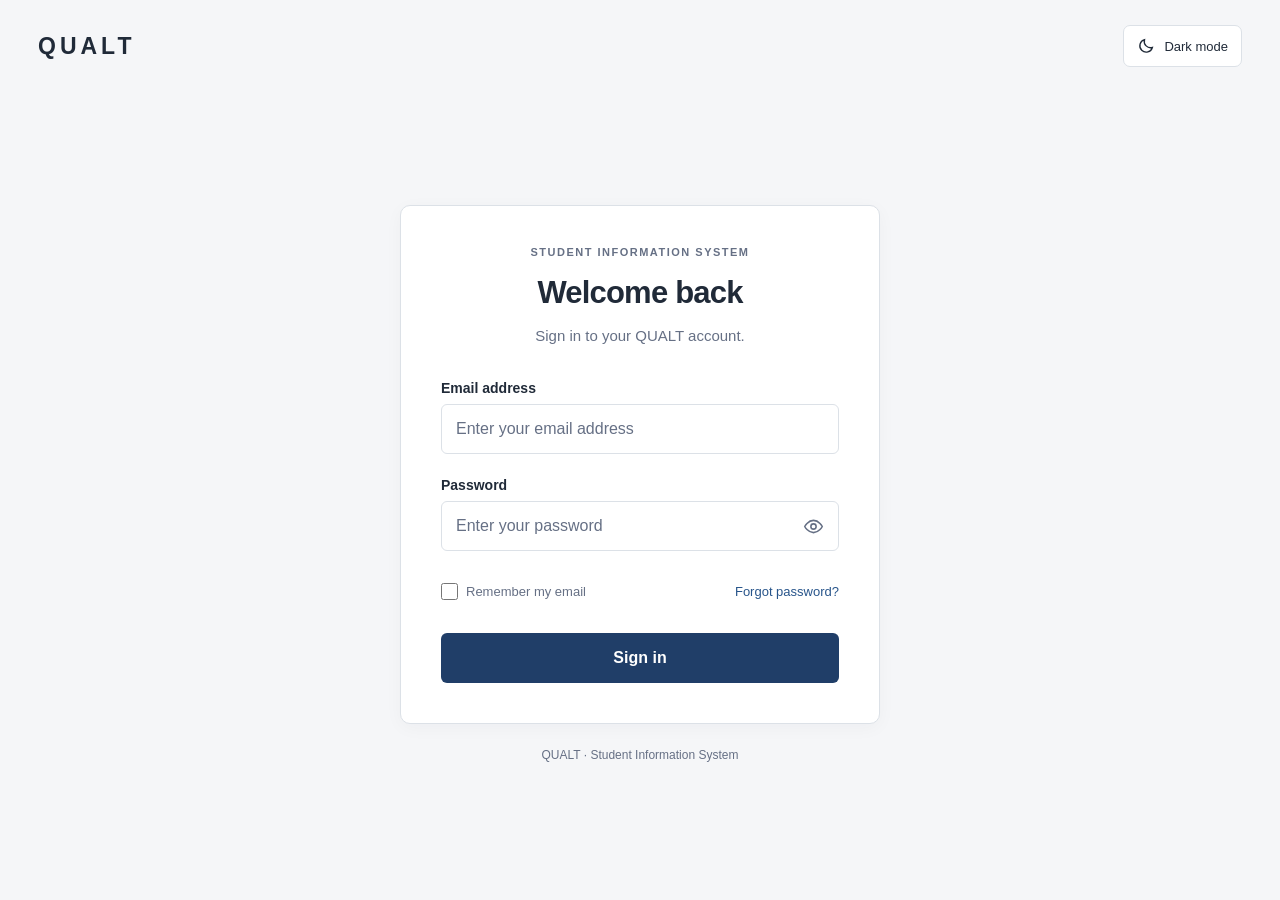
==== frontend/index.html @ 8c949e79 "Organize frontend files" ====
<!DOCTYPE html>
<html lang="en">
<head>
  <meta charset="UTF-8">
  <meta name="viewport" content="width=device-width, initial-scale=1.0">
  <title>QUALT | Student Sign In</title>

  <style>
    * {
      box-sizing: border-box;
    }

    :root {
      font-family: "Segoe UI", Arial, sans-serif;
      color-scheme: light;
      --background: #f5f6f8;
      --surface: #ffffff;
      --text: #202a38;
      --muted: #667085;
      --border: #dce1e7;
      --input: #ffffff;
      --primary: #203e68;
      --primary-hover: #172f51;
      --link: #28558b;
      --focus: #7296c6;
      --error-background: #fff0ee;
      --error-text: #a33232;
      --info-background: #eef3fa;
      --info-text: #294e7a;
    }

    body {
      margin: 0;
      min-height: 100vh;
      background: var(--background);
      color: var(--text);
      transition: background-color 0.2s, color 0.2s;
    }

    body.dark-mode {
      color-scheme: dark;
      --background: #171a20;
      --surface: #20242c;
      --text: #edf0f5;
      --muted: #a6afbd;
      --border: #3b424e;
      --input: #262b34;
      --primary: #416caa;
      --primary-hover: #4d7bbb;
      --link: #aac9f1;
      --focus: #86a9dd;
      --error-background: #3b2529;
      --error-text: #ffc1c1;
      --info-background: #27364b;
      --info-text: #c4d8f5;
    }

    button,
    input {
      font: inherit;
    }

    button {
      cursor: pointer;
      -webkit-tap-highlight-color: transparent;
    }

    button:focus-visible {
      outline: 3px solid var(--focus);
      outline-offset: 4px;
    }

    .header {
      display: flex;
      align-items: center;
      justify-content: space-between;
      gap: 16px;
      padding: 25px 38px;
    }

    .brand {
      font-size: 23px;
      font-weight: 700;
      letter-spacing: 4px;
    }

    .theme-toggle {
      display: inline-flex;
      align-items: center;
      justify-content: center;
      gap: 9px;
      min-height: 42px;
      padding: 9px 13px;
      border: 1px solid var(--border);
      border-radius: 7px;
      background: var(--surface);
      color: var(--text);
      font-size: 13px;
    }

    .theme-toggle:hover {
      border-color: var(--muted);
    }

    .theme-toggle svg {
      width: 18px;
      height: 18px;
    }

    main {
      display: flex;
      flex-direction: column;
      align-items: center;
      justify-content: center;
      min-height: calc(100vh - 92px);
      padding: 35px 20px 60px;
    }

    .card {
      width: 100%;
      max-width: 480px;
      padding: 40px;
      border: 1px solid var(--border);
      border-radius: 10px;
      background: var(--surface);
      box-shadow: 0 4px 18px rgba(20, 30, 45, 0.035);
    }

    .section-label {
      margin: 0 0 16px;
      color: var(--muted);
      font-size: 11px;
      font-weight: 600;
      letter-spacing: 1.5px;
      text-align: center;
      text-transform: uppercase;
    }

    h1 {
      margin: 0;
      font-size: 31px;
      font-weight: 650;
      letter-spacing: -0.8px;
      line-height: 1.25;
      text-align: center;
    }

    .subtitle {
      margin: 12px 0 32px;
      color: var(--muted);
      font-size: 15px;
      line-height: 1.6;
      text-align: center;
    }

    .field {
      margin-bottom: 23px;
    }

    .field label {
      display: block;
      margin-bottom: 8px;
      font-size: 14px;
      font-weight: 600;
    }

    .field input {
      width: 100%;
      height: 50px;
      padding: 0 14px;
      border: 1px solid var(--border);
      border-radius: 6px;
      outline: none;
      background: var(--input);
      color: var(--text);
      font-size: 16px;
    }

    .field input::placeholder {
      color: var(--muted);
    }

    .field input:focus {
      border-color: var(--focus);
      box-shadow: 0 0 0 3px rgba(110, 145, 195, 0.15);
    }

    .field input[aria-invalid="true"] {
      border-color: var(--error-text);
    }

    .password-wrapper {
      position: relative;
    }

    .password-wrapper input {
      padding-right: 54px;
    }

    .password-toggle {
      position: absolute;
      top: 50%;
      right: 5px;
      display: grid;
      place-items: center;
      width: 42px;
      height: 42px;
      transform: translateY(-50%);
      border: none;
      border-radius: 5px;
      background: transparent;
      color: var(--muted);
    }

    .password-toggle svg {
      width: 21px;
      height: 21px;
    }

    .options {
      display: flex;
      flex-wrap: wrap;
      align-items: center;
      justify-content: space-between;
      gap: 12px;
      margin-bottom: 25px;
      font-size: 13px;
    }

    .remember {
      display: flex;
      align-items: center;
      gap: 8px;
      min-height: 34px;
      color: var(--muted);
      cursor: pointer;
    }

    .remember input {
      width: 17px;
      height: 17px;
      margin: 0;
      accent-color: var(--primary);
    }

    .text-button {
      min-height: 34px;
      padding: 4px 0;
      border: none;
      background: transparent;
      color: var(--link);
      font-size: inherit;
    }

    .text-button:hover {
      text-decoration: underline;
    }

    .primary-button {
      width: 100%;
      min-height: 50px;
      padding: 12px 16px;
      border: none;
      border-radius: 6px;
      background: var(--primary);
      color: #ffffff;
      font-size: 16px;
      font-weight: 600;
    }

    .primary-button:hover {
      background: var(--primary-hover);
    }

    .primary-button:disabled {
      opacity: 0.65;
      cursor: wait;
    }

    .message {
      margin: 20px 0 0;
      padding: 12px 14px;
      border-radius: 6px;
      background: var(--error-background);
      color: var(--error-text);
      font-size: 14px;
      line-height: 1.6;
      white-space: pre-line;
      overflow-wrap: anywhere;
    }

    .message:empty {
      display: none;
    }

    .message.info {
      background: var(--info-background);
      color: var(--info-text);
    }

    .success-text {
      margin: 18px 0 25px;
      color: var(--muted);
      line-height: 1.7;
      text-align: center;
      overflow-wrap: anywhere;
    }

    .footer {
      margin: 24px 0 0;
      color: var(--muted);
      font-size: 12px;
      text-align: center;
    }

    [hidden] {
      display: none !important;
    }

    @media (max-width: 600px) {
      .header {
        padding: 20px;
      }

      .brand {
        font-size: 20px;
        letter-spacing: 3px;
      }

      .theme-toggle {
        padding: 8px 10px;
        font-size: 12px;
      }

      main {
        min-height: calc(100vh - 82px);
        padding: 25px 18px 40px;
      }

      .card {
        padding: 32px 24px;
      }

      h1 {
        font-size: 28px;
      }
    }

    @media (prefers-reduced-motion: reduce) {
      * {
        transition: none !important;
      }
    }
  </style>
</head>

<body>
  <header class="header">
    <div class="brand">QUALT</div>

    <button
      type="button"
      class="theme-toggle"
      id="theme-toggle"
      aria-label="Switch to dark mode"
      aria-pressed="false"
    >
      <svg
        viewBox="0 0 24 24"
        fill="none"
        stroke="currentColor"
        stroke-width="1.8"
        aria-hidden="true"
      >
        <path d="M20.5 14A8.5 8.5 0 0 1 10 3.5 8.5 8.5 0 1 0 20.5 14Z"/>
      </svg>
      <span id="theme-label">Dark mode</span>
    </button>
  </header>

  <main>
    <section class="card" aria-label="Account access">
      <p class="section-label">Student Information System</p>

      <div id="login-panel">
        <h1>Welcome back</h1>
        <p class="subtitle">Sign in to your QUALT account.</p>

        <form id="login-form" novalidate>
          <div class="field">
            <label for="email">Email address</label>
            <input
              type="email"
              id="email"
              name="email"
              placeholder="Enter your email address"
              autocomplete="username"
              autocapitalize="none"
              spellcheck="false"
              maxlength="254"
              required
            >
          </div>

          <div class="field">
            <label for="password">Password</label>

            <div class="password-wrapper">
              <input
                type="password"
                id="password"
                name="password"
                placeholder="Enter your password"
                autocomplete="current-password"
                required
              >

              <button
                type="button"
                class="password-toggle"
                id="toggle-password"
                aria-label="Show password"
                aria-controls="password"
                aria-pressed="false"
              >
                <svg
                  viewBox="0 0 24 24"
                  fill="none"
                  stroke="currentColor"
                  stroke-width="1.8"
                  aria-hidden="true"
                >
                  <path d="M2 12s3.5-7 10-7 10 7 10 7-3.5 7-10 7S2 12 2 12Z"/>
                  <circle cx="12" cy="12" r="3"/>
                </svg>
              </button>
            </div>
          </div>

          <div class="options">
            <label class="remember">
              <input type="checkbox" id="remember">
              Remember my email
            </label>

            <button
              type="button"
              class="text-button"
              id="forgot-password"
            >
              Forgot password?
            </button>
          </div>

          <button
            type="submit"
            class="primary-button"
            id="login-button"
          >
            Sign in
          </button>
        </form>
      </div>

      <div id="change-panel" hidden>
        <h1>Change your password</h1>
        <p class="subtitle">
          Please replace your temporary password to continue.
        </p>

        <form id="change-form" novalidate>
          <div class="field">
            <label for="new-password">New password</label>
            <input
              type="password"
              id="new-password"
              name="new_password"
              autocomplete="new-password"
              placeholder="Enter a new password"
              required
            >
          </div>

          <div class="field">
            <label for="confirm-password">Confirm new password</label>
            <input
              type="password"
              id="confirm-password"
              autocomplete="new-password"
              placeholder="Enter your new password again"
              required
            >
          </div>

          <button
            type="submit"
            class="primary-button"
            id="change-button"
          >
            Update password
          </button>
        </form>
      </div>

      <div id="success-panel" hidden>
        <h1>You're signed in</h1>
        <p class="success-text" id="welcome-text"></p>

        <button
          type="button"
          class="primary-button"
          id="logout-button"
        >
          Sign out
        </button>
      </div>

      <p
        id="message"
        class="message"
        role="status"
        aria-live="polite"
      ></p>

      <noscript>
        <p class="message">
          Please enable JavaScript in your browser to sign in.
        </p>
      </noscript>
    </section>

    <p class="footer">QUALT · Student Information System</p>
  </main>

  <script>
    const BACKEND_ORIGIN = "http://localhost:8000";
    const API_BASE = BACKEND_ORIGIN.replace(/\/+$/, "");

    const ENDPOINTS = {
      login: "/api/auth/login/",
      changePassword: "/api/auth/change-password/"
    };

    const UNAVAILABLE =
      "This action is currently unavailable. Please try again later.";

    let session = null;
    let temporaryPassword = "";

    const get = (id) => document.getElementById(id);

    function applyTheme(isDark) {
      document.body.classList.toggle("dark-mode", isDark);
      get("theme-label").textContent = isDark ? "Light mode" : "Dark mode";
      get("theme-toggle").setAttribute("aria-pressed", String(isDark));
      get("theme-toggle").setAttribute(
        "aria-label",
        isDark ? "Switch to light mode" : "Switch to dark mode"
      );
    }

    let savedTheme = null;

    try {
      savedTheme = localStorage.getItem("qualt-theme");
    } catch {}

    const systemPrefersDark =
      typeof window.matchMedia === "function" &&
      window.matchMedia("(prefers-color-scheme: dark)").matches;

    applyTheme(
      savedTheme === "dark" ||
      (savedTheme !== "light" && systemPrefersDark)
    );

    get("theme-toggle").addEventListener("click", () => {
      const isDark = !document.body.classList.contains("dark-mode");
      applyTheme(isDark);

      try {
        localStorage.setItem("qualt-theme", isDark ? "dark" : "light");
      } catch {}
    });

    function showMessage(text, isInfo = false) {
      get("message").textContent = text;
      get("message").classList.toggle("info", isInfo);
    }

    function showPanel(panelId) {
      ["login-panel", "change-panel", "success-panel"].forEach((id) => {
        get(id).hidden = id !== panelId;
      });

      showMessage("");
    }

    function invalidate(input, message) {
      input.setAttribute("aria-invalid", "true");
      showMessage(message);
      input.focus();
    }

    document.querySelectorAll("input").forEach((input) => {
      input.addEventListener("input", () => {
        input.removeAttribute("aria-invalid");
      });
    });

    try {
      const savedEmail = localStorage.getItem("qualt-email");

      if (savedEmail) {
        get("email").value = savedEmail;
        get("remember").checked = true;
      }
    } catch {}

    get("remember").addEventListener("change", () => {
      if (!get("remember").checked) {
        try {
          localStorage.removeItem("qualt-email");
        } catch {}
      }
    });

    function saveEmailPreference(email) {
      try {
        if (get("remember").checked) {
          localStorage.setItem("qualt-email", email);
        } else {
          localStorage.removeItem("qualt-email");
        }
      } catch {}
    }

    function resetPasswordVisibility() {
      get("password").type = "password";
      get("toggle-password").setAttribute("aria-label", "Show password");
      get("toggle-password").setAttribute("aria-pressed", "false");
    }

    get("toggle-password").addEventListener("click", () => {
      const show = get("password").type === "password";

      get("password").type = show ? "text" : "password";
      get("toggle-password").setAttribute(
        "aria-label",
        show ? "Hide password" : "Show password"
      );
      get("toggle-password").setAttribute("aria-pressed", String(show));
    });

    get("forgot-password").addEventListener("click", () => {
      showMessage(UNAVAILABLE, true);
    });

    function collectMessages(value) {
      if (typeof value === "string") {
        return [value];
      }

      if (Array.isArray(value)) {
        return value.flatMap(collectMessages);
      }

      if (value && typeof value === "object") {
        return Object.entries(value)
          .filter(([key]) => key !== "code")
          .flatMap(([, item]) => collectMessages(item));
      }

      return [];
    }

    async function apiPost(path, body, accessToken = null) {
      const controller = new AbortController();
      const timer = setTimeout(() => controller.abort(), 15000);

      try {
        const headers = {
          "Content-Type": "application/json",
          "Accept": "application/json"
        };

        if (accessToken) {
          headers.Authorization = `Bearer ${accessToken}`;
        }

        const response = await fetch(`${API_BASE}${path}`, {
          method: "POST",
          headers,
          body: JSON.stringify(body),
          signal: controller.signal
        });

        const data = await response.json().catch(() => null);

        if (!response.ok) {
          let message = UNAVAILABLE;

          if (response.status === 401) {
            message = path === ENDPOINTS.login
              ? "The email or password is incorrect."
              : "Your session has expired. Please sign in again.";
          } else if (response.status === 429) {
            message = "Too many attempts. Please wait and try again.";
          } else if (
            response.status === 400 &&
            path === ENDPOINTS.changePassword
          ) {
            message = collectMessages(data).join("\n") ||
              "Your password could not be updated. Please try again.";
          } else if (
            response.status === 400 &&
            path === ENDPOINTS.login
          ) {
            message = "Please enter a valid email address and password.";
          }

          const error = new Error(message);
          error.status = response.status;
          throw error;
        }

        if (!data || typeof data !== "object") {
          throw new Error(UNAVAILABLE);
        }

        return data;
      } catch (error) {
        if (
          error.name === "AbortError" ||
          error instanceof TypeError
        ) {
          throw new Error(UNAVAILABLE);
        }

        throw error;
      } finally {
        clearTimeout(timer);
      }
    }

    async function login(email, password) {
      const data = await apiPost(ENDPOINTS.login, {
        email,
        password
      });

      if (
        typeof data.access !== "string" ||
        typeof data.refresh !== "string" ||
        !data.user ||
        typeof data.user.email !== "string" ||
        typeof data.user.must_change_password !== "boolean"
      ) {
        throw new Error(UNAVAILABLE);
      }

      return data;
    }

    function finishLogin() {
      temporaryPassword = "";
      showPanel("success-panel");

      const name = session.user.first_name || session.user.email;
      get("welcome-text").textContent = `Welcome, ${name}.`;

      window.dispatchEvent(
        new CustomEvent("qualt:login", { detail: session })
      );

      get("logout-button").focus();
    }

    get("login-form").addEventListener("submit", async (event) => {
      event.preventDefault();

      const button = get("login-button");

      if (button.disabled) {
        return;
      }

      showMessage("");

      const emailInput = get("email");
      const passwordInput = get("password");

      emailInput.value = emailInput.value.trim();

      if (!emailInput.value) {
        invalidate(emailInput, "Please enter your email address.");
        return;
      }

      if (!emailInput.validity.valid) {
        invalidate(emailInput, "Please enter a valid email address.");
        return;
      }

      if (!passwordInput.value) {
        invalidate(passwordInput, "Please enter your password.");
        return;
      }

      const email = emailInput.value;
      const password = passwordInput.value;

      button.disabled = true;
      button.textContent = "Signing in…";

      try {
        session = await login(email, password);
        saveEmailPreference(email);

        passwordInput.value = "";
        resetPasswordVisibility();

        if (session.user.must_change_password) {
          temporaryPassword = password;
          showPanel("change-panel");
          get("new-password").focus();
        } else {
          finishLogin();
        }
      } catch (error) {
        session = null;
        temporaryPassword = "";
        showMessage(error.message);
      } finally {
        button.disabled = false;
        button.textContent = "Sign in";
      }
    });

    get("change-form").addEventListener("submit", async (event) => {
      event.preventDefault();

      const button = get("change-button");

      if (button.disabled) {
        return;
      }

      showMessage("");

      if (!session) {
        showPanel("login-panel");
        showMessage("Please sign in again.");
        return;
      }

      const newPasswordInput = get("new-password");
      const confirmationInput = get("confirm-password");
      const newPassword = newPasswordInput.value;

      if (!newPassword) {
        invalidate(newPasswordInput, "Please enter a new password.");
        return;
      }

      if (newPassword !== confirmationInput.value) {
        invalidate(confirmationInput, "The passwords do not match.");
        return;
      }

      button.disabled = true;
      button.textContent = "Updating password…";

      try {
        await apiPost(
          ENDPOINTS.changePassword,
          {
            old_password: temporaryPassword,
            new_password: newPassword
          },
          session.access
        );
      } catch (error) {
        if (error.status === 401) {
          session = null;
          temporaryPassword = "";
          get("change-form").reset();
          showPanel("login-panel");
          get("email").focus();
        }

        showMessage(error.message);
        button.disabled = false;
        button.textContent = "Update password";
        return;
      }

      const email = session.user.email;
      temporaryPassword = "";

      try {
        session = await login(email, newPassword);
        get("change-form").reset();

        if (session.user.must_change_password) {
          session = null;
          showPanel("login-panel");
          showMessage(
            "Your password was updated. Please sign in again.",
            true
          );
        } else {
          finishLogin();
        }
      } catch {
        session = null;
        get("change-form").reset();
        showPanel("login-panel");
        get("email").value = email;

        showMessage(
          "Your password was updated. Please sign in with your new password.",
          true
        );

        get("password").focus();
      } finally {
        button.disabled = false;
        button.textContent = "Update password";
      }
    });

    get("logout-button").addEventListener("click", () => {
      session = null;
      temporaryPassword = "";

      get("password").value = "";
      get("change-form").reset();

      resetPasswordVisibility();
      showPanel("login-panel");

      window.dispatchEvent(new CustomEvent("qualt:logout"));
      get("email").focus();
    });
  </script>
</body>
</html>
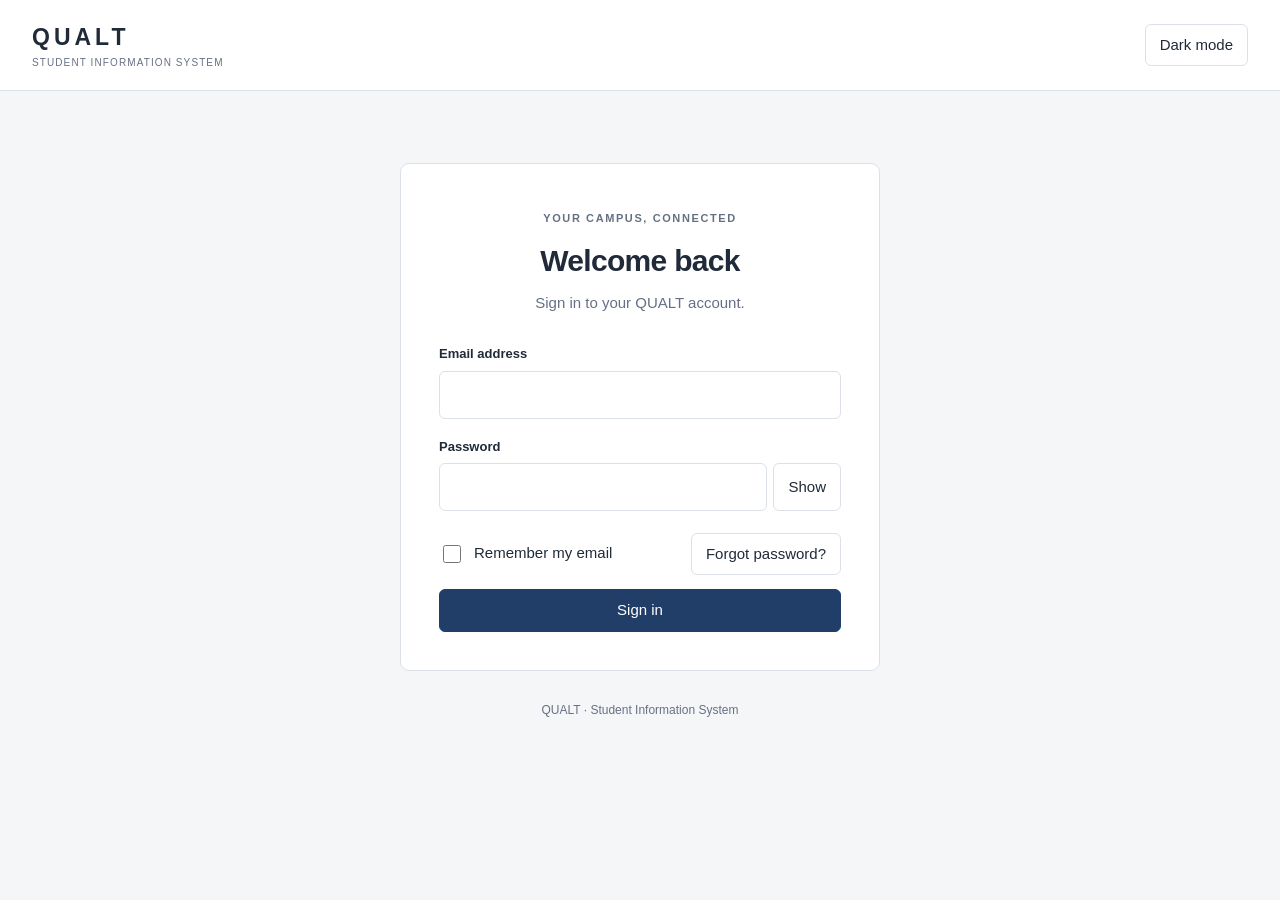
==== commit 8cdd9229: "Update frontend" ====
--- a/frontend/index.html
+++ b/frontend/index.html
@@ -1,948 +1,3812 @@
-<!DOCTYPE html>
-<html lang="en">
-<head>
-  <meta charset="UTF-8">
-  <meta name="viewport" content="width=device-width, initial-scale=1.0">
-  <title>QUALT | Student Sign In</title>
-
-  <style>
-    * {
-      box-sizing: border-box;
-    }
-
-    :root {
-      font-family: "Segoe UI", Arial, sans-serif;
-      color-scheme: light;
-      --background: #f5f6f8;
-      --surface: #ffffff;
-      --text: #202a38;
-      --muted: #667085;
-      --border: #dce1e7;
-      --input: #ffffff;
-      --primary: #203e68;
-      --primary-hover: #172f51;
-      --link: #28558b;
-      --focus: #7296c6;
-      --error-background: #fff0ee;
-      --error-text: #a33232;
-      --info-background: #eef3fa;
-      --info-text: #294e7a;
-    }
-
-    body {
-      margin: 0;
-      min-height: 100vh;
-      background: var(--background);
-      color: var(--text);
-      transition: background-color 0.2s, color 0.2s;
-    }
-
-    body.dark-mode {
-      color-scheme: dark;
-      --background: #171a20;
-      --surface: #20242c;
-      --text: #edf0f5;
-      --muted: #a6afbd;
-      --border: #3b424e;
-      --input: #262b34;
-      --primary: #416caa;
-      --primary-hover: #4d7bbb;
-      --link: #aac9f1;
-      --focus: #86a9dd;
-      --error-background: #3b2529;
-      --error-text: #ffc1c1;
-      --info-background: #27364b;
-      --info-text: #c4d8f5;
-    }
-
-    button,
-    input {
-      font: inherit;
-    }
-
-    button {
-      cursor: pointer;
-      -webkit-tap-highlight-color: transparent;
-    }
-
-    button:focus-visible {
-      outline: 3px solid var(--focus);
-      outline-offset: 4px;
-    }
-
-    .header {
-      display: flex;
-      align-items: center;
-      justify-content: space-between;
-      gap: 16px;
-      padding: 25px 38px;
-    }
-
-    .brand {
-      font-size: 23px;
-      font-weight: 700;
-      letter-spacing: 4px;
-    }
-
-    .theme-toggle {
-      display: inline-flex;
-      align-items: center;
-      justify-content: center;
-      gap: 9px;
-      min-height: 42px;
-      padding: 9px 13px;
-      border: 1px solid var(--border);
-      border-radius: 7px;
-      background: var(--surface);
-      color: var(--text);
-      font-size: 13px;
-    }
-
-    .theme-toggle:hover {
-      border-color: var(--muted);
-    }
-
-    .theme-toggle svg {
-      width: 18px;
-      height: 18px;
-    }
-
-    main {
-      display: flex;
-      flex-direction: column;
-      align-items: center;
-      justify-content: center;
-      min-height: calc(100vh - 92px);
-      padding: 35px 20px 60px;
-    }
-
-    .card {
-      width: 100%;
-      max-width: 480px;
-      padding: 40px;
-      border: 1px solid var(--border);
-      border-radius: 10px;
-      background: var(--surface);
-      box-shadow: 0 4px 18px rgba(20, 30, 45, 0.035);
-    }
-
-    .section-label {
-      margin: 0 0 16px;
-      color: var(--muted);
-      font-size: 11px;
-      font-weight: 600;
-      letter-spacing: 1.5px;
-      text-align: center;
-      text-transform: uppercase;
-    }
-
-    h1 {
-      margin: 0;
-      font-size: 31px;
-      font-weight: 650;
-      letter-spacing: -0.8px;
-      line-height: 1.25;
-      text-align: center;
-    }
-
-    .subtitle {
-      margin: 12px 0 32px;
-      color: var(--muted);
-      font-size: 15px;
-      line-height: 1.6;
-      text-align: center;
-    }
-
-    .field {
-      margin-bottom: 23px;
-    }
-
-    .field label {
-      display: block;
-      margin-bottom: 8px;
-      font-size: 14px;
-      font-weight: 600;
-    }
-
-    .field input {
-      width: 100%;
-      height: 50px;
-      padding: 0 14px;
-      border: 1px solid var(--border);
-      border-radius: 6px;
-      outline: none;
-      background: var(--input);
-      color: var(--text);
-      font-size: 16px;
-    }
-
-    .field input::placeholder {
-      color: var(--muted);
-    }
-
-    .field input:focus {
-      border-color: var(--focus);
-      box-shadow: 0 0 0 3px rgba(110, 145, 195, 0.15);
-    }
-
-    .field input[aria-invalid="true"] {
-      border-color: var(--error-text);
-    }
-
-    .password-wrapper {
-      position: relative;
-    }
-
-    .password-wrapper input {
-      padding-right: 54px;
-    }
-
-    .password-toggle {
-      position: absolute;
-      top: 50%;
-      right: 5px;
-      display: grid;
-      place-items: center;
-      width: 42px;
-      height: 42px;
-      transform: translateY(-50%);
-      border: none;
-      border-radius: 5px;
-      background: transparent;
-      color: var(--muted);
-    }
-
-    .password-toggle svg {
-      width: 21px;
-      height: 21px;
-    }
-
-    .options {
-      display: flex;
-      flex-wrap: wrap;
-      align-items: center;
-      justify-content: space-between;
-      gap: 12px;
-      margin-bottom: 25px;
-      font-size: 13px;
-    }
-
-    .remember {
-      display: flex;
-      align-items: center;
-      gap: 8px;
-      min-height: 34px;
-      color: var(--muted);
-      cursor: pointer;
-    }
-
-    .remember input {
-      width: 17px;
-      height: 17px;
-      margin: 0;
-      accent-color: var(--primary);
-    }
-
-    .text-button {
-      min-height: 34px;
-      padding: 4px 0;
-      border: none;
-      background: transparent;
-      color: var(--link);
-      font-size: inherit;
-    }
-
-    .text-button:hover {
-      text-decoration: underline;
-    }
-
-    .primary-button {
-      width: 100%;
-      min-height: 50px;
-      padding: 12px 16px;
-      border: none;
-      border-radius: 6px;
-      background: var(--primary);
-      color: #ffffff;
-      font-size: 16px;
-      font-weight: 600;
-    }
-
-    .primary-button:hover {
-      background: var(--primary-hover);
-    }
-
-    .primary-button:disabled {
-      opacity: 0.65;
-      cursor: wait;
-    }
-
-    .message {
-      margin: 20px 0 0;
-      padding: 12px 14px;
-      border-radius: 6px;
-      background: var(--error-background);
-      color: var(--error-text);
-      font-size: 14px;
-      line-height: 1.6;
-      white-space: pre-line;
-      overflow-wrap: anywhere;
-    }
-
-    .message:empty {
-      display: none;
-    }
-
-    .message.info {
-      background: var(--info-background);
-      color: var(--info-text);
-    }
-
-    .success-text {
-      margin: 18px 0 25px;
-      color: var(--muted);
-      line-height: 1.7;
-      text-align: center;
-      overflow-wrap: anywhere;
-    }
-
-    .footer {
-      margin: 24px 0 0;
-      color: var(--muted);
-      font-size: 12px;
-      text-align: center;
-    }
-
-    [hidden] {
-      display: none !important;
-    }
-
-    @media (max-width: 600px) {
-      .header {
-        padding: 20px;
-      }
-
-      .brand {
-        font-size: 20px;
-        letter-spacing: 3px;
-      }
-
-      .theme-toggle {
-        padding: 8px 10px;
-        font-size: 12px;
-      }
-
-      main {
-        min-height: calc(100vh - 82px);
-        padding: 25px 18px 40px;
-      }
-
-      .card {
-        padding: 32px 24px;
-      }
-
-      h1 {
-        font-size: 28px;
-      }
-    }
-
-    @media (prefers-reduced-motion: reduce) {
-      * {
-        transition: none !important;
-      }
-    }
-  </style>
-</head>
-
-<body>
-  <header class="header">
-    <div class="brand">QUALT</div>
-
-    <button
-      type="button"
-      class="theme-toggle"
-      id="theme-toggle"
-      aria-label="Switch to dark mode"
-      aria-pressed="false"
-    >
-      <svg
-        viewBox="0 0 24 24"
-        fill="none"
-        stroke="currentColor"
-        stroke-width="1.8"
-        aria-hidden="true"
-      >
-        <path d="M20.5 14A8.5 8.5 0 0 1 10 3.5 8.5 8.5 0 1 0 20.5 14Z"/>
-      </svg>
-      <span id="theme-label">Dark mode</span>
-    </button>
-  </header>
-
-  <main>
-    <section class="card" aria-label="Account access">
-      <p class="section-label">Student Information System</p>
-
-      <div id="login-panel">
-        <h1>Welcome back</h1>
-        <p class="subtitle">Sign in to your QUALT account.</p>
-
-        <form id="login-form" novalidate>
-          <div class="field">
-            <label for="email">Email address</label>
-            <input
-              type="email"
-              id="email"
-              name="email"
-              placeholder="Enter your email address"
-              autocomplete="username"
-              autocapitalize="none"
-              spellcheck="false"
-              maxlength="254"
-              required
-            >
-          </div>
-
-          <div class="field">
-            <label for="password">Password</label>
-
-            <div class="password-wrapper">
-              <input
-                type="password"
-                id="password"
-                name="password"
-                placeholder="Enter your password"
-                autocomplete="current-password"
-                required
-              >
-
-              <button
-                type="button"
-                class="password-toggle"
-                id="toggle-password"
-                aria-label="Show password"
-                aria-controls="password"
-                aria-pressed="false"
-              >
-                <svg
-                  viewBox="0 0 24 24"
-                  fill="none"
-                  stroke="currentColor"
-                  stroke-width="1.8"
-                  aria-hidden="true"
-                >
-                  <path d="M2 12s3.5-7 10-7 10 7 10 7-3.5 7-10 7S2 12 2 12Z"/>
-                  <circle cx="12" cy="12" r="3"/>
-                </svg>
-              </button>
-            </div>
-          </div>
-
-          <div class="options">
-            <label class="remember">
-              <input type="checkbox" id="remember">
-              Remember my email
-            </label>
-
-            <button
-              type="button"
-              class="text-button"
-              id="forgot-password"
-            >
-              Forgot password?
-            </button>
-          </div>
-
-          <button
-            type="submit"
-            class="primary-button"
-            id="login-button"
-          >
-            Sign in
-          </button>
-        </form>
-      </div>
-
-      <div id="change-panel" hidden>
-        <h1>Change your password</h1>
-        <p class="subtitle">
-          Please replace your temporary password to continue.
-        </p>
-
-        <form id="change-form" novalidate>
-          <div class="field">
-            <label for="new-password">New password</label>
-            <input
-              type="password"
-              id="new-password"
-              name="new_password"
-              autocomplete="new-password"
-              placeholder="Enter a new password"
-              required
-            >
-          </div>
-
-          <div class="field">
-            <label for="confirm-password">Confirm new password</label>
-            <input
-              type="password"
-              id="confirm-password"
-              autocomplete="new-password"
-              placeholder="Enter your new password again"
-              required
-            >
-          </div>
-
-          <button
-            type="submit"
-            class="primary-button"
-            id="change-button"
-          >
-            Update password
-          </button>
-        </form>
-      </div>
-
-      <div id="success-panel" hidden>
-        <h1>You're signed in</h1>
-        <p class="success-text" id="welcome-text"></p>
-
-        <button
-          type="button"
-          class="primary-button"
-          id="logout-button"
-        >
-          Sign out
-        </button>
-      </div>
-
-      <p
-        id="message"
-        class="message"
-        role="status"
-        aria-live="polite"
-      ></p>
-
-      <noscript>
-        <p class="message">
-          Please enable JavaScript in your browser to sign in.
-        </p>
-      </noscript>
-    </section>
-
-    <p class="footer">QUALT · Student Information System</p>
-  </main>
-
-  <script>
-    const BACKEND_ORIGIN = "http://localhost:8000";
-    const API_BASE = BACKEND_ORIGIN.replace(/\/+$/, "");
-
-    const ENDPOINTS = {
-      login: "/api/auth/login/",
-      changePassword: "/api/auth/change-password/"
-    };
-
-    const UNAVAILABLE =
-      "This action is currently unavailable. Please try again later.";
-
-    let session = null;
-    let temporaryPassword = "";
-
-    const get = (id) => document.getElementById(id);
-
-    function applyTheme(isDark) {
-      document.body.classList.toggle("dark-mode", isDark);
-      get("theme-label").textContent = isDark ? "Light mode" : "Dark mode";
-      get("theme-toggle").setAttribute("aria-pressed", String(isDark));
-      get("theme-toggle").setAttribute(
-        "aria-label",
-        isDark ? "Switch to light mode" : "Switch to dark mode"
-      );
-    }
-
-    let savedTheme = null;
-
-    try {
-      savedTheme = localStorage.getItem("qualt-theme");
-    } catch {}
-
-    const systemPrefersDark =
-      typeof window.matchMedia === "function" &&
-      window.matchMedia("(prefers-color-scheme: dark)").matches;
-
-    applyTheme(
-      savedTheme === "dark" ||
-      (savedTheme !== "light" && systemPrefersDark)
-    );
-
-    get("theme-toggle").addEventListener("click", () => {
-      const isDark = !document.body.classList.contains("dark-mode");
-      applyTheme(isDark);
-
-      try {
-        localStorage.setItem("qualt-theme", isDark ? "dark" : "light");
-      } catch {}
-    });
-
-    function showMessage(text, isInfo = false) {
-      get("message").textContent = text;
-      get("message").classList.toggle("info", isInfo);
-    }
-
-    function showPanel(panelId) {
-      ["login-panel", "change-panel", "success-panel"].forEach((id) => {
-        get(id).hidden = id !== panelId;
-      });
-
-      showMessage("");
-    }
-
-    function invalidate(input, message) {
-      input.setAttribute("aria-invalid", "true");
-      showMessage(message);
-      input.focus();
-    }
-
-    document.querySelectorAll("input").forEach((input) => {
-      input.addEventListener("input", () => {
-        input.removeAttribute("aria-invalid");
-      });
-    });
-
-    try {
-      const savedEmail = localStorage.getItem("qualt-email");
-
-      if (savedEmail) {
-        get("email").value = savedEmail;
-        get("remember").checked = true;
-      }
-    } catch {}
-
-    get("remember").addEventListener("change", () => {
-      if (!get("remember").checked) {
-        try {
-          localStorage.removeItem("qualt-email");
-        } catch {}
-      }
-    });
-
-    function saveEmailPreference(email) {
-      try {
-        if (get("remember").checked) {
-          localStorage.setItem("qualt-email", email);
-        } else {
-          localStorage.removeItem("qualt-email");
-        }
-      } catch {}
-    }
-
-    function resetPasswordVisibility() {
-      get("password").type = "password";
-      get("toggle-password").setAttribute("aria-label", "Show password");
-      get("toggle-password").setAttribute("aria-pressed", "false");
-    }
-
-    get("toggle-password").addEventListener("click", () => {
-      const show = get("password").type === "password";
-
-      get("password").type = show ? "text" : "password";
-      get("toggle-password").setAttribute(
-        "aria-label",
-        show ? "Hide password" : "Show password"
-      );
-      get("toggle-password").setAttribute("aria-pressed", String(show));
-    });
-
-    get("forgot-password").addEventListener("click", () => {
-      showMessage(UNAVAILABLE, true);
-    });
-
-    function collectMessages(value) {
-      if (typeof value === "string") {
-        return [value];
-      }
-
-      if (Array.isArray(value)) {
-        return value.flatMap(collectMessages);
-      }
-
-      if (value && typeof value === "object") {
-        return Object.entries(value)
-          .filter(([key]) => key !== "code")
-          .flatMap(([, item]) => collectMessages(item));
-      }
-
-      return [];
-    }
-
-    async function apiPost(path, body, accessToken = null) {
-      const controller = new AbortController();
-      const timer = setTimeout(() => controller.abort(), 15000);
-
-      try {
-        const headers = {
-          "Content-Type": "application/json",
-          "Accept": "application/json"
-        };
-
-        if (accessToken) {
-          headers.Authorization = `Bearer ${accessToken}`;
-        }
-
-        const response = await fetch(`${API_BASE}${path}`, {
-          method: "POST",
-          headers,
-          body: JSON.stringify(body),
-          signal: controller.signal
-        });
-
-        const data = await response.json().catch(() => null);
-
-        if (!response.ok) {
-          let message = UNAVAILABLE;
-
-          if (response.status === 401) {
-            message = path === ENDPOINTS.login
-              ? "The email or password is incorrect."
-              : "Your session has expired. Please sign in again.";
-          } else if (response.status === 429) {
-            message = "Too many attempts. Please wait and try again.";
-          } else if (
-            response.status === 400 &&
-            path === ENDPOINTS.changePassword
-          ) {
-            message = collectMessages(data).join("\n") ||
-              "Your password could not be updated. Please try again.";
-          } else if (
-            response.status === 400 &&
-            path === ENDPOINTS.login
-          ) {
-            message = "Please enter a valid email address and password.";
-          }
-
-          const error = new Error(message);
-          error.status = response.status;
-          throw error;
-        }
-
-        if (!data || typeof data !== "object") {
-          throw new Error(UNAVAILABLE);
-        }
-
-        return data;
-      } catch (error) {
-        if (
-          error.name === "AbortError" ||
-          error instanceof TypeError
-        ) {
-          throw new Error(UNAVAILABLE);
-        }
-
-        throw error;
-      } finally {
-        clearTimeout(timer);
-      }
-    }
-
-    async function login(email, password) {
-      const data = await apiPost(ENDPOINTS.login, {
-        email,
-        password
-      });
-
-      if (
-        typeof data.access !== "string" ||
-        typeof data.refresh !== "string" ||
-        !data.user ||
-        typeof data.user.email !== "string" ||
-        typeof data.user.must_change_password !== "boolean"
-      ) {
-        throw new Error(UNAVAILABLE);
-      }
-
-      return data;
-    }
-
-    function finishLogin() {
-      temporaryPassword = "";
-      showPanel("success-panel");
-
-      const name = session.user.first_name || session.user.email;
-      get("welcome-text").textContent = `Welcome, ${name}.`;
-
-      window.dispatchEvent(
-        new CustomEvent("qualt:login", { detail: session })
-      );
-
-      get("logout-button").focus();
-    }
-
-    get("login-form").addEventListener("submit", async (event) => {
-      event.preventDefault();
-
-      const button = get("login-button");
-
-      if (button.disabled) {
-        return;
-      }
-
-      showMessage("");
-
-      const emailInput = get("email");
-      const passwordInput = get("password");
-
-      emailInput.value = emailInput.value.trim();
-
-      if (!emailInput.value) {
-        invalidate(emailInput, "Please enter your email address.");
-        return;
-      }
-
-      if (!emailInput.validity.valid) {
-        invalidate(emailInput, "Please enter a valid email address.");
-        return;
-      }
-
-      if (!passwordInput.value) {
-        invalidate(passwordInput, "Please enter your password.");
-        return;
-      }
-
-      const email = emailInput.value;
-      const password = passwordInput.value;
-
-      button.disabled = true;
-      button.textContent = "Signing in…";
-
-      try {
-        session = await login(email, password);
-        saveEmailPreference(email);
-
-        passwordInput.value = "";
-        resetPasswordVisibility();
-
-        if (session.user.must_change_password) {
-          temporaryPassword = password;
-          showPanel("change-panel");
-          get("new-password").focus();
-        } else {
-          finishLogin();
-        }
-      } catch (error) {
-        session = null;
-        temporaryPassword = "";
-        showMessage(error.message);
-      } finally {
-        button.disabled = false;
-        button.textContent = "Sign in";
-      }
-    });
-
-    get("change-form").addEventListener("submit", async (event) => {
-      event.preventDefault();
-
-      const button = get("change-button");
-
-      if (button.disabled) {
-        return;
-      }
-
-      showMessage("");
-
-      if (!session) {
-        showPanel("login-panel");
-        showMessage("Please sign in again.");
-        return;
-      }
-
-      const newPasswordInput = get("new-password");
-      const confirmationInput = get("confirm-password");
-      const newPassword = newPasswordInput.value;
-
-      if (!newPassword) {
-        invalidate(newPasswordInput, "Please enter a new password.");
-        return;
-      }
-
-      if (newPassword !== confirmationInput.value) {
-        invalidate(confirmationInput, "The passwords do not match.");
-        return;
-      }
-
-      button.disabled = true;
-      button.textContent = "Updating password…";
-
-      try {
-        await apiPost(
-          ENDPOINTS.changePassword,
-          {
-            old_password: temporaryPassword,
-            new_password: newPassword
-          },
-          session.access
-        );
-      } catch (error) {
-        if (error.status === 401) {
-          session = null;
-          temporaryPassword = "";
-          get("change-form").reset();
-          showPanel("login-panel");
-          get("email").focus();
-        }
-
-        showMessage(error.message);
-        button.disabled = false;
-        button.textContent = "Update password";
-        return;
-      }
-
-      const email = session.user.email;
-      temporaryPassword = "";
-
-      try {
-        session = await login(email, newPassword);
-        get("change-form").reset();
-
-        if (session.user.must_change_password) {
-          session = null;
-          showPanel("login-panel");
-          showMessage(
-            "Your password was updated. Please sign in again.",
-            true
-          );
-        } else {
-          finishLogin();
-        }
-      } catch {
-        session = null;
-        get("change-form").reset();
-        showPanel("login-panel");
-        get("email").value = email;
-
-        showMessage(
-          "Your password was updated. Please sign in with your new password.",
-          true
-        );
-
-        get("password").focus();
-      } finally {
-        button.disabled = false;
-        button.textContent = "Update password";
-      }
-    });
-
-    get("logout-button").addEventListener("click", () => {
-      session = null;
-      temporaryPassword = "";
-
-      get("password").value = "";
-      get("change-form").reset();
-
-      resetPasswordVisibility();
-      showPanel("login-panel");
-
-      window.dispatchEvent(new CustomEvent("qualt:logout"));
-      get("email").focus();
-    });
-  </script>
-</body>
-</html>
+<!DOCTYPE html>
+<html lang="en">
+<head>
+<meta charset="UTF-8">
+<meta name="viewport" content="width=device-width, initial-scale=1">
+<title>QUALT | Student Information System</title>
+
+<style>
+*{box-sizing:border-box}
+
+:root{
+  font-family:"Segoe UI",Arial,sans-serif;
+  color-scheme:light;
+  --bg:#f5f6f8;
+  --surface:#fff;
+  --text:#202a38;
+  --muted:#667085;
+  --border:#dce1e7;
+  --input:#fff;
+  --primary:#203e68;
+  --soft:#eef3fa;
+  --error:#a33232;
+  --error-bg:#fff0ee
+}
+
+body.dark-mode{
+  color-scheme:dark;
+  --bg:#171a20;
+  --surface:#20242c;
+  --text:#edf0f5;
+  --muted:#a6afbd;
+  --border:#3b424e;
+  --input:#262b34;
+  --primary:#416caa;
+  --soft:#27364b;
+  --error:#ffc1c1;
+  --error-bg:#3b2529
+}
+
+body{
+  margin:0;
+  background:var(--bg);
+  color:var(--text);
+  font-size:15px;
+  line-height:1.5
+}
+
+button,input,select,textarea{font:inherit}
+
+button{
+  cursor:pointer;
+  min-height:42px;
+  border:1px solid var(--border);
+  border-radius:6px;
+  padding:9px 14px;
+  background:var(--surface);
+  color:var(--text)
+}
+
+button:hover{border-color:var(--muted)}
+button:disabled{cursor:default;opacity:.5}
+button.primary{background:var(--primary);border-color:var(--primary);color:white}
+button.danger{color:var(--error)}
+
+button:focus-visible,
+input:focus-visible,
+select:focus-visible,
+textarea:focus-visible{
+  outline:3px solid #86a9dd;
+  outline-offset:2px
+}
+
+[hidden]{display:none!important}
+
+header{
+  min-height:84px;
+  padding:20px 32px;
+  display:flex;
+  align-items:center;
+  justify-content:space-between;
+  gap:16px;
+  border-bottom:1px solid var(--border);
+  background:var(--surface)
+}
+
+.brand{font-size:23px;font-weight:700;letter-spacing:4px}
+
+.brand small{
+  display:block;
+  font-size:10px;
+  letter-spacing:1.1px;
+  color:var(--muted);
+  font-weight:500
+}
+
+.row{display:flex;gap:10px;align-items:center;flex-wrap:wrap}
+.spread{justify-content:space-between}
+.muted,small{color:var(--muted)}
+
+.eyebrow{
+  font-size:11px;
+  letter-spacing:1.6px;
+  text-transform:uppercase;
+  color:var(--muted);
+  font-weight:600
+}
+
+h1{
+  font-size:30px;
+  letter-spacing:-.7px;
+  line-height:1.25;
+  margin:0 0 12px
+}
+
+h2{font-size:20px;margin:0 0 12px}
+h3{font-size:16px;margin:0 0 8px}
+p{margin:8px 0 16px;overflow-wrap:anywhere}
+.copy{white-space:pre-wrap;overflow-wrap:anywhere}
+
+.card{
+  background:var(--surface);
+  border:1px solid var(--border);
+  border-radius:9px;
+  padding:24px;
+  margin-bottom:18px
+}
+
+.card p:last-child{margin-bottom:0}
+.auth{max-width:480px;margin:8vh auto 30px;padding:38px}
+.auth h1,.auth>.muted,.auth>.eyebrow{text-align:center}
+.auth>.muted{margin-bottom:30px}
+.auth button[type=submit]{width:100%;margin-top:10px}
+.auth-footer{text-align:center;font-size:12px;color:var(--muted)}
+
+label.field{display:block;margin:0 0 18px}
+.field>span{display:block;font-size:13px;font-weight:600;margin-bottom:7px}
+
+input:not([type=checkbox]),select,textarea{
+  width:100%;
+  padding:11px 12px;
+  border:1px solid var(--border);
+  border-radius:6px;
+  background:var(--input);
+  color:var(--text);
+  min-height:46px;
+  font-size:16px
+}
+
+textarea{min-height:120px;resize:vertical}
+select[multiple]{min-height:140px}
+
+.check{
+  display:flex;
+  gap:10px;
+  align-items:flex-start;
+  margin:13px 0
+}
+
+.check input{
+  width:18px;
+  height:18px;
+  margin-top:3px;
+  accent-color:var(--primary)
+}
+
+.help{display:block;font-size:12px;margin:5px 0;color:var(--muted)}
+.field-error{display:block;color:var(--error);font-size:13px}
+.password{display:flex;gap:6px}
+.password input{min-width:0}
+
+.message{
+  padding:12px 14px;
+  border-radius:6px;
+  background:var(--error-bg);
+  color:var(--error);
+  white-space:pre-line;
+  margin:14px 0;
+  overflow-wrap:anywhere
+}
+
+.message:empty{display:none}
+
+.notice{
+  padding:12px 14px;
+  background:var(--soft);
+  border-radius:6px;
+  margin:14px 0
+}
+
+.shell{
+  display:grid;
+  grid-template-columns:220px minmax(0,1fr);
+  max-width:1600px;
+  margin:auto;
+  min-height:calc(100vh - 85px)
+}
+
+aside{padding:28px 16px;border-right:1px solid var(--border)}
+nav{display:grid;gap:5px}
+nav button{text-align:left;border-color:transparent;background:transparent}
+
+nav button[aria-current=page]{
+  background:var(--soft);
+  color:var(--text);
+  font-weight:600
+}
+
+.account{margin:24px 8px;font-size:12px;overflow-wrap:anywhere}
+.content{padding:36px;min-width:0}
+.page-head{margin-bottom:26px}
+
+.grid{
+  display:grid;
+  grid-template-columns:repeat(auto-fit,minmax(260px,1fr));
+  gap:18px
+}
+
+.grid>.card{margin:0}
+.tabs{margin:0 0 20px}
+.tabs button[aria-pressed=true]{background:var(--soft);font-weight:600}
+
+.badge{
+  font-size:11px;
+  font-weight:600;
+  padding:4px 8px;
+  border-radius:4px;
+  background:var(--soft);
+  white-space:nowrap
+}
+
+.table-wrap{
+  width:100%;
+  overflow:auto;
+  border:1px solid var(--border);
+  border-radius:7px;
+  margin:16px 0
+}
+
+table{width:100%;border-collapse:collapse;text-align:left;font-size:13px}
+
+th,td{
+  padding:13px 14px;
+  border-bottom:1px solid var(--border);
+  vertical-align:top
+}
+
+th{font-weight:600;background:var(--bg);white-space:nowrap}
+tbody tr:last-child td{border-bottom:0}
+
+.empty{
+  padding:26px;
+  text-align:center;
+  color:var(--muted);
+  border:1px dashed var(--border);
+  border-radius:7px
+}
+
+.toolbar{
+  margin:0 0 20px;
+  display:flex;
+  align-items:end;
+  gap:12px;
+  flex-wrap:wrap
+}
+
+.toolbar .field{margin:0;flex:1;min-width:160px}
+
+.slots{
+  display:grid;
+  grid-template-columns:repeat(auto-fit,minmax(140px,1fr));
+  gap:10px
+}
+
+.slots button{text-align:left}
+.slots small{display:block}
+
+blockquote{
+  border-left:3px solid var(--border);
+  margin:16px 0;
+  padding:4px 18px
+}
+
+.progress{width:100%;height:8px;accent-color:var(--primary)}
+
+dialog{
+  padding:0;
+  border:1px solid var(--border);
+  border-radius:10px;
+  width:calc(100% - 32px);
+  max-width:680px;
+  max-height:88vh;
+  background:var(--surface);
+  color:var(--text)
+}
+
+dialog::backdrop{background:rgba(0,0,0,.45)}
+
+.dialog-head{
+  padding:20px 24px;
+  border-bottom:1px solid var(--border);
+  display:flex;
+  justify-content:space-between;
+  align-items:center;
+  gap:12px
+}
+
+.dialog-head h2{margin:0}
+.dialog-body{padding:24px}
+.dialog-body .card{padding:16px}
+
+.meeting{
+  padding:14px;
+  border:1px solid var(--border);
+  border-radius:6px;
+  margin:12px 0
+}
+
+.meeting .row>*{flex:1;min-width:120px}
+.meeting .field{margin:5px 0}
+
+@media(max-width:800px){
+  header{padding:16px 20px}
+  .shell{display:block}
+  aside{
+    padding:12px 16px;
+    border-right:0;
+    border-bottom:1px solid var(--border)
+  }
+  nav{display:flex;overflow:auto;gap:6px}
+  nav button{white-space:nowrap;flex-shrink:0}
+  .account{margin:10px 5px}
+  .content{padding:24px 18px}
+  .auth{margin:6vh 18px 24px;padding:28px 24px}
+  .grid{grid-template-columns:1fr}
+  .brand small{max-width:150px}
+  .dialog-body{padding:18px}
+  h1{font-size:27px}
+}
+
+@media(min-width:801px){
+  .auth{width:100%}
+}
+
+@media(prefers-reduced-motion:reduce){
+  *{scroll-behavior:auto!important}
+}
+</style>
+</head>
+
+<body>
+<header>
+  <div class="brand">
+    QUALT
+    <small>STUDENT INFORMATION SYSTEM</small>
+  </div>
+
+  <div class="row">
+    <button id="theme" type="button">Dark mode</button>
+    <button id="signout" type="button" hidden>Sign out</button>
+  </div>
+</header>
+
+<main id="auth" class="card auth">
+  <p class="eyebrow">Your campus, connected</p>
+  <h1 id="auth-title">Welcome back</h1>
+  <p id="auth-subtitle" class="muted">Sign in to your QUALT account.</p>
+
+  <form id="login-form">
+    <label class="field">
+      <span>Email address</span>
+      <input
+        id="email"
+        type="email"
+        autocomplete="username"
+        maxlength="254"
+        required
+        autocapitalize="none"
+      >
+    </label>
+
+    <label class="field">
+      <span>Password</span>
+      <div class="password">
+        <input
+          id="password"
+          type="password"
+          autocomplete="current-password"
+          required
+        >
+        <button
+          id="show-password"
+          type="button"
+          aria-label="Show password"
+          aria-pressed="false"
+        >Show</button>
+      </div>
+    </label>
+
+    <div class="row spread">
+      <label class="check">
+        <input id="remember" type="checkbox">
+        Remember my email
+      </label>
+      <button id="forgot" type="button">Forgot password?</button>
+    </div>
+
+    <button class="primary" type="submit">Sign in</button>
+  </form>
+
+  <form id="change-form" hidden>
+    <label class="field">
+      <span>New password</span>
+      <input
+        id="new-password"
+        type="password"
+        autocomplete="new-password"
+        required
+      >
+    </label>
+
+    <label class="field">
+      <span>Confirm new password</span>
+      <input
+        id="confirm-password"
+        type="password"
+        autocomplete="new-password"
+        required
+      >
+    </label>
+
+    <button class="primary" type="submit">Update password</button>
+  </form>
+
+  <p id="auth-message" class="message" role="alert"></p>
+  <noscript>Please enable JavaScript to use this site.</noscript>
+</main>
+
+<p id="auth-footer" class="auth-footer">
+  QUALT · Student Information System
+</p>
+
+<div id="app" class="shell" hidden>
+  <aside>
+    <nav id="nav" aria-label="Main navigation"></nav>
+    <div id="account" class="account"></div>
+  </aside>
+
+  <main id="content" class="content" tabindex="-1"></main>
+</div>
+
+<dialog id="dialog" aria-labelledby="dialog-title">
+  <div class="dialog-head">
+    <h2 id="dialog-title"></h2>
+    <button id="close-dialog" type="button" aria-label="Close dialog">
+      Close
+    </button>
+  </div>
+  <div id="dialog-body" class="dialog-body"></div>
+</dialog>
+
+<script>
+'use strict';
+
+const BACKEND_ORIGIN = "http://localhost:8001";
+const API = BACKEND_ORIGIN.replace(/\/+$/, '');
+const UNAVAILABLE =
+  'This action is currently unavailable. Please try again later.';
+
+const $ = id => document.getElementById(id);
+
+const node = (tag, cls, value) => {
+  const element = document.createElement(tag);
+  if (cls) element.className = cls;
+  if (value !== undefined && value !== null) {
+    element.textContent = String(value);
+  }
+  return element;
+};
+
+const add = (parent, ...children) => {
+  children.flat().filter(Boolean).forEach(child => parent.append(child));
+  return parent;
+};
+
+const text = (parent, value, cls = '') =>
+  add(parent, node('p', cls, value));
+
+const row = parent =>
+  add(parent, node('div', 'row')).lastElementChild;
+
+const card = (parent, title) => {
+  const section = node('section', 'card');
+  if (title) add(section, node('h2', '', title));
+  add(parent, section);
+  return section;
+};
+
+const empty = (parent, message = 'Nothing to show yet.') =>
+  text(parent, message, 'empty');
+
+const human = value =>
+  String(value ?? '')
+    .replace(/_/g, ' ')
+    .toLowerCase()
+    .replace(/\b\w/g, character => character.toUpperCase());
+
+const badge = value => node('span', 'badge', human(value));
+
+const person = user => user
+  ? user.name ||
+    [user.first_name, user.last_name].filter(Boolean).join(' ') ||
+    user.email ||
+    'Campus member'
+  : 'Not assigned';
+
+const date = value => value
+  ? new Intl.DateTimeFormat('en-GB', {
+      dateStyle: 'medium',
+      timeStyle: 'short'
+    }).format(new Date(value))
+  : '—';
+
+const dayNames = [
+  '',
+  'Monday',
+  'Tuesday',
+  'Wednesday',
+  'Thursday',
+  'Friday',
+  'Saturday',
+  'Sunday'
+];
+
+let session = null;
+let temporaryPassword = '';
+let refreshPromise = null;
+let epoch = 0;
+let route = 'overview';
+let navigation = 0;
+let terms = [];
+let departments = [];
+let selectedTerm = '';
+let notificationTimer = null;
+
+let announcementTab = 'official';
+let libraryPeriod = 'upcoming';
+let notificationsUnread = false;
+let managementTab = 'courses';
+let libraryAdminTab = 'rooms';
+
+const is = (...roles) =>
+  !!session && roles.includes(session.user.role);
+
+const current = stamp => session && epoch === stamp;
+
+function storage(key, value) {
+  try {
+    if (value === undefined) return localStorage.getItem(key);
+    if (value === null) localStorage.removeItem(key);
+    else localStorage.setItem(key, value);
+  } catch {}
+  return null;
+}
+
+function theme(dark) {
+  document.body.classList.toggle('dark-mode', dark);
+  $('theme').textContent = dark ? 'Light mode' : 'Dark mode';
+  $('theme').setAttribute('aria-pressed', String(dark));
+}
+
+theme(
+  storage('qualt-theme') === 'dark' ||
+  (
+    !storage('qualt-theme') &&
+    window.matchMedia('(prefers-color-scheme: dark)').matches
+  )
+);
+
+$('theme').onclick = () => {
+  const dark = !document.body.classList.contains('dark-mode');
+  theme(dark);
+  storage('qualt-theme', dark ? 'dark' : 'light');
+};
+
+$('email').value = storage('qualt-email') || '';
+$('remember').checked = !!$('email').value;
+
+$('remember').onchange = () => {
+  if (!$('remember').checked) storage('qualt-email', null);
+};
+
+$('show-password').onclick = () => {
+  const show = $('password').type === 'password';
+  $('password').type = show ? 'text' : 'password';
+  $('show-password').textContent = show ? 'Hide' : 'Show';
+  $('show-password').setAttribute(
+    'aria-label',
+    show ? 'Hide password' : 'Show password'
+  );
+  $('show-password').setAttribute('aria-pressed', String(show));
+};
+
+$('forgot').onclick = () => {
+  $('auth-message').textContent = UNAVAILABLE;
+};
+
+function messages(value) {
+  if (typeof value === 'string') return value;
+  if (Array.isArray(value)) return value.map(messages).join('\n');
+
+  if (value && typeof value === 'object') {
+    return Object.entries(value)
+      .filter(([key]) => key !== 'code')
+      .map(([key, item]) =>
+        (
+          key === 'detail' || key === 'non_field_errors'
+            ? ''
+            : human(key) + ': '
+        ) + messages(item)
+      )
+      .join('\n');
+  }
+
+  return '';
+}
+
+async function request(
+  path,
+  method = 'GET',
+  body,
+  auth = true,
+  retry = true
+) {
+  const stamp = epoch;
+  const owner = session;
+  const controller = new AbortController();
+  const timer = setTimeout(() => controller.abort(), 20000);
+
+  try {
+    if (auth && !owner) throw new Error('Please sign in again.');
+
+    const headers = { Accept: 'application/json' };
+
+    if (body !== undefined) {
+      headers['Content-Type'] = 'application/json';
+    }
+
+    if (auth) {
+      headers.Authorization = 'Bearer ' + owner.access;
+    }
+
+    const response = await fetch(API + path, {
+      method,
+      headers,
+      body: body === undefined ? undefined : JSON.stringify(body),
+      signal: controller.signal
+    });
+
+    const data = response.status === 204
+      ? null
+      : await response.json().catch(() => null);
+
+    if (auth && !current(stamp)) {
+      throw new Error('Your session has ended.');
+    }
+
+    if (response.status === 401 && auth && retry) {
+      if (!refreshPromise) {
+        const promise = request(
+          '/api/auth/refresh/',
+          'POST',
+          { refresh: owner.refresh },
+          false
+        )
+          .then(tokens => {
+            if (!current(stamp)) {
+              throw new Error('Your session has ended.');
+            }
+            if (!tokens?.access) throw new Error(UNAVAILABLE);
+
+            owner.access = tokens.access;
+            if (tokens.refresh) owner.refresh = tokens.refresh;
+          })
+          .catch(error => {
+            if (error.status === 401 && current(stamp)) {
+              signOut('Your session has expired. Please sign in again.');
+            }
+            throw error;
+          })
+          .finally(() => {
+            if (refreshPromise === promise) refreshPromise = null;
+          });
+
+        refreshPromise = promise;
+      }
+
+      await refreshPromise;
+      return request(path, method, body, auth, false);
+    }
+
+    if (!response.ok) {
+      const error = new Error(
+        response.status >= 500
+          ? UNAVAILABLE
+          : messages(data) || UNAVAILABLE
+      );
+
+      error.status = response.status;
+      error.data = data;
+
+      if (response.status === 401 && auth) {
+        signOut('Your session has expired. Please sign in again.');
+      }
+
+      throw error;
+    }
+
+    if (response.status !== 204 && data === null) {
+      throw new Error(UNAVAILABLE);
+    }
+
+    return data;
+  } catch (error) {
+    if (error.name === 'AbortError' || error instanceof TypeError) {
+      throw new Error(UNAVAILABLE);
+    }
+    throw error;
+  } finally {
+    clearTimeout(timer);
+  }
+}
+
+function nextPath(url) {
+  const parsed = new URL(url, API || location.origin);
+
+  if (!parsed.pathname.startsWith('/api/')) {
+    throw new Error(UNAVAILABLE);
+  }
+
+  return parsed.pathname + parsed.search;
+}
+
+async function all(path) {
+  let result = [];
+  let next = path;
+
+  while (next) {
+    const data = await request(next);
+
+    if (Array.isArray(data)) return result.concat(data);
+
+    result.push(...data.results);
+    next = data.next ? nextPath(data.next) : null;
+  }
+
+  return result;
+}
+
+function errorBox(parent, error) {
+  text(parent, error.message || UNAVAILABLE, 'message')
+    .lastElementChild.setAttribute('role', 'alert');
+}
+
+function button(parent, label, action, cls = '') {
+  const control = node('button', cls, label);
+  control.type = 'button';
+
+  control.onclick = async () => {
+    if (control.disabled) return;
+    control.disabled = true;
+
+    try {
+      await action(control);
+    } catch (error) {
+      const old = parent.querySelector(':scope > .message');
+      if (old) old.remove();
+      errorBox(parent, error);
+    } finally {
+      control.disabled = false;
+    }
+  };
+
+  add(parent, control);
+  return control;
+}
+
+function table(parent, headers, rows) {
+  if (!rows.length) {
+    empty(parent);
+    return;
+  }
+
+  const wrap = node('div', 'table-wrap');
+  const element = node('table');
+  const head = node('tr');
+
+  headers.forEach(header => add(head, node('th', '', header)));
+  add(element, add(node('thead'), head));
+
+  const body = node('tbody');
+
+  rows.forEach(values => {
+    const tr = node('tr');
+
+    values.forEach(value => {
+      const td = node('td');
+      add(
+        td,
+        value instanceof Node
+          ? value
+          : document.createTextNode(String(value ?? '—'))
+      );
+      add(tr, td);
+    });
+
+    add(body, tr);
+  });
+
+  add(parent, add(wrap, add(element, body)));
+}
+
+async function paged(parent, path, render) {
+  const list = node('div');
+  const controls = node('div', 'row');
+
+  add(parent, list, controls);
+
+  let next = path;
+
+  const load = async () => {
+    const data = await request(next);
+    const items = Array.isArray(data) ? data : data.results;
+
+    list.querySelector(':scope > .empty')?.remove();
+    items.forEach(item => render(list, item));
+
+    if (!list.children.length) empty(list);
+
+    next = !Array.isArray(data) && data.next
+      ? nextPath(data.next)
+      : null;
+
+    controls.replaceChildren();
+
+    if (next) button(controls, 'Load more', load);
+  };
+
+  try {
+    await load();
+  } catch (error) {
+    errorBox(list, error);
+    button(controls, 'Retry', load);
+  }
+}
+
+function modal(title) {
+  $('dialog-title').textContent = title;
+  $('dialog-body').replaceChildren();
+
+  if (!$('dialog').open) $('dialog').showModal();
+
+  return $('dialog-body');
+}
+
+$('close-dialog').onclick = () => $('dialog').close();
+
+$('dialog').addEventListener('close', () => {
+  $('dialog-body').replaceChildren();
+});
+
+const F = (name, label, type = 'text', extra = {}) =>
+  ({ name, label, type, ...extra });
+
+const choice = (name, label, options, extra = {}) =>
+  F(name, label, 'select', { options, ...extra });
+
+const check = (name, label, value = false) =>
+  F(name, label, 'checkbox', { value, required: false });
+
+const num = (name, label, extra = {}) =>
+  F(name, label, 'number', { min: 0, ...extra });
+
+const opt = (name, label, type = 'text', extra = {}) =>
+  F(name, label, type, { required: false, ...extra });
+
+const idList = (name, label) =>
+  opt(name, label, 'ids', {
+    help: 'Enter record numbers separated by commas.'
+  });
+
+const termOptions = () => terms.map(term => [
+  term.id,
+  `${term.year} ${human(term.season)}`
+]);
+
+const departmentOptions = () => departments.map(department => [
+  department.id,
+  `${department.code} · ${department.name}`
+]);
+
+function inputField(parent, field, value) {
+  const label = node(
+    'label',
+    field.type === 'checkbox' ? 'check' : 'field'
+  );
+  const caption = node('span', '', field.label);
+  let input;
+
+  if (field.type === 'select' || field.type === 'multi') {
+    input = node('select');
+    input.multiple = field.type === 'multi';
+
+    if (!input.multiple) add(input, new Option('Choose…', ''));
+
+    (field.options || []).forEach(option => {
+      const [optionValue, optionLabel] = Array.isArray(option)
+        ? option
+        : [option, human(option)];
+
+      add(input, new Option(optionLabel, optionValue));
+    });
+  } else if (['textarea', 'lines', 'ids'].includes(field.type)) {
+    input = node('textarea');
+  } else {
+    input = node('input');
+    input.type = field.type === 'datetime'
+      ? 'datetime-local'
+      : field.type;
+  }
+
+  input.name = field.name;
+  input.required =
+    field.required !== false &&
+    field.type !== 'checkbox' &&
+    field.type !== 'multi';
+
+  if (field.max) input.maxLength = field.max;
+  if (field.min !== undefined) input.min = field.min;
+  if (field.maxValue !== undefined) input.max = field.maxValue;
+
+  value = value ?? field.value ?? '';
+
+  if (field.type === 'checkbox') {
+    input.checked = !!value;
+    add(label, input, caption);
+  } else {
+    if (field.type === 'multi') {
+      const ids = (value || []).map(item => String(item?.id ?? item));
+      [...input.options].forEach(option => {
+        option.selected = ids.includes(option.value);
+      });
+    } else if (field.type === 'datetime' && value) {
+      const parsed = new Date(value);
+      input.value = new Date(
+        parsed.getTime() - parsed.getTimezoneOffset() * 60000
+      ).toISOString().slice(0, 16);
+    } else if (field.type === 'ids') {
+      input.value = Array.isArray(value)
+        ? value.map(item => item?.id ?? item).join(', ')
+        : value;
+    } else if (field.type === 'lines') {
+      input.value = Array.isArray(value) ? value.join('\n') : value;
+    } else {
+      input.value = value;
+    }
+
+    add(label, caption, input);
+  }
+
+  if (field.help) {
+    add(label, node('small', 'help', field.help));
+  }
+
+  const error = node('small', 'field-error');
+  add(label, error);
+  add(parent, label);
+
+  return {
+    input,
+    error,
+    read: () => {
+      const raw = input.value;
+
+      if (field.type === 'checkbox') return input.checked;
+
+      if (field.type === 'multi') {
+        return [...input.selectedOptions].map(option =>
+          Number(option.value)
+        );
+      }
+
+      if (field.type === 'number' || field.numeric) {
+        return raw === '' ? null : Number(raw);
+      }
+
+      if (field.type === 'datetime') {
+        return raw ? new Date(raw).toISOString() : null;
+      }
+
+      if (field.type === 'lines') {
+        return raw.split('\n').map(line => line.trim()).filter(Boolean);
+      }
+
+      if (field.type === 'ids') {
+        if (!raw.trim()) return [];
+
+        const ids = raw.split(',').map(item => Number(item.trim()));
+
+        if (ids.some(id => !Number.isInteger(id) || id < 1)) {
+          throw new Error(
+            field.label +
+            ': use positive record numbers separated by commas.'
+          );
+        }
+
+        return ids;
+      }
+
+      return raw;
+    }
+  };
+}
+
+function meetingFields(parent, initial = []) {
+  const wrap = card(parent, 'Weekly meetings');
+  const entries = [];
+
+  const insert = value => {
+    const box = node('div', 'meeting');
+    const fields = {};
+    const line = row(box);
+
+    [
+      choice(
+        'weekday',
+        'Day',
+        dayNames.slice(1).map((day, index) => [index + 1, day]),
+        { numeric: true }
+      ),
+      F('start_time', 'Start', 'time'),
+      F('end_time', 'End', 'time'),
+      opt('room', 'Room')
+    ].forEach(field => {
+      fields[field.name] = inputField(
+        line,
+        field,
+        value?.[field.name]
+      );
+    });
+
+    const entry = { box, fields };
+    entries.push(entry);
+
+    button(box, 'Remove meeting', () => {
+      entries.splice(entries.indexOf(entry), 1);
+      box.remove();
+    });
+
+    add(wrap, box);
+  };
+
+  initial.forEach(insert);
+  button(wrap, 'Add meeting', () => insert());
+
+  return {
+    read: () => entries.map(entry =>
+      Object.fromEntries(
+        Object.entries(entry.fields).map(([key, field]) => [
+          key,
+          field.read()
+        ])
+      )
+    )
+  };
+}
+
+function editor(title, fields, initial, save, options = {}) {
+  const parent = modal(title);
+  const form = node('form');
+
+  if (options.notice) text(form, options.notice, 'notice');
+
+  const controls = {};
+
+  fields.forEach(field => {
+    controls[field.name] = field.type === 'meetings'
+      ? meetingFields(form, initial?.[field.name] || [])
+      : inputField(form, field, initial?.[field.name]);
+  });
+
+  const message = node('p', 'message');
+  message.setAttribute('role', 'alert');
+
+  const actions = row(form);
+  const submit = node('button', 'primary', options.submit || 'Save');
+  submit.type = 'submit';
+
+  add(actions, submit);
+  button(actions, 'Cancel', () => $('dialog').close());
+
+  add(form, message);
+  add(parent, form);
+
+  if (options.setup) options.setup(controls);
+
+  form.onsubmit = async event => {
+    event.preventDefault();
+    if (submit.disabled) return;
+
+    const stamp = epoch;
+    message.textContent = '';
+
+    Object.values(controls).forEach(control => {
+      if (control.error) control.error.textContent = '';
+      control.input?.removeAttribute('aria-invalid');
+    });
+
+    submit.disabled = true;
+    let committed = false;
+
+    try {
+      const values = Object.fromEntries(
+        Object.entries(controls).map(([key, control]) => [
+          key,
+          control.read()
+        ])
+      );
+
+      if (options.validate) options.validate(values);
+
+      const result = await save(values);
+      committed = true;
+
+      if (!current(stamp)) return;
+
+      if (parent.contains(form)) $('dialog').close();
+
+      if (options.after) await options.after(result);
+      else await go(route);
+    } catch (error) {
+      if (!current(stamp)) return;
+
+      if (committed) {
+        if (options.after) errorBox($('content'), error);
+      } else {
+        message.textContent = error.message || UNAVAILABLE;
+
+        for (const [key, value] of Object.entries(error.data || {})) {
+          if (controls[key]?.error) {
+            controls[key].error.textContent = messages(value);
+            controls[key].input?.setAttribute('aria-invalid', 'true');
+          }
+        }
+      }
+    } finally {
+      submit.disabled = false;
+    }
+  };
+
+  return controls;
+}
+
+function confirmAction(title, description, save, after) {
+  editor(title, [], {}, save, {
+    notice: description,
+    submit: 'Confirm',
+    after
+  });
+}
+
+function signOut(message = '') {
+  epoch++;
+  navigation++;
+
+  session = null;
+  temporaryPassword = '';
+  refreshPromise = null;
+  terms = [];
+  departments = [];
+  selectedTerm = '';
+
+  announcementTab = 'official';
+  libraryPeriod = 'upcoming';
+  notificationsUnread = false;
+  managementTab = 'courses';
+  libraryAdminTab = 'rooms';
+
+  clearInterval(notificationTimer);
+
+  $('dialog').close();
+  $('content').replaceChildren();
+  $('nav').replaceChildren();
+  $('account').replaceChildren();
+
+  $('app').hidden = true;
+  $('auth').hidden = false;
+  $('auth-footer').hidden = false;
+  $('signout').hidden = true;
+  $('login-form').hidden = false;
+  $('change-form').hidden = true;
+
+  $('change-form').reset();
+  $('password').value = '';
+
+  $('auth-title').textContent = 'Welcome back';
+  $('auth-subtitle').textContent = 'Sign in to your QUALT account.';
+  $('auth-message').textContent = message;
+
+  window.dispatchEvent(new CustomEvent('qualt:logout'));
+}
+
+$('signout').onclick = () => signOut();
+
+async function authenticate(email, password) {
+  const data = await request(
+    '/api/auth/login/',
+    'POST',
+    { email, password },
+    false
+  );
+
+  if (!data?.access || !data.refresh || !data.user) {
+    throw new Error(UNAVAILABLE);
+  }
+
+  return data;
+}
+
+$('login-form').onsubmit = async event => {
+  event.preventDefault();
+
+  const submit = event.submitter;
+  if (submit.disabled) return;
+
+  submit.disabled = true;
+  $('auth-message').textContent = '';
+
+  const email = $('email').value.trim();
+  const password = $('password').value;
+  const stamp = epoch;
+
+  try {
+    const authenticated = await authenticate(email, password);
+    if (stamp !== epoch) return;
+
+    session = authenticated;
+    epoch++;
+
+    storage('qualt-email', $('remember').checked ? email : null);
+    $('password').value = '';
+
+    if (session.user.must_change_password) {
+      temporaryPassword = password;
+
+      $('login-form').hidden = true;
+      $('change-form').hidden = false;
+      $('auth-title').textContent = 'Change your password';
+      $('auth-subtitle').textContent =
+        'Please replace your temporary password to continue.';
+      $('signout').hidden = false;
+      $('new-password').focus();
+    } else {
+      await start();
+    }
+  } catch (error) {
+    signOut(
+      error.status === 401
+        ? 'The email or password is incorrect.'
+        : error.message
+    );
+  } finally {
+    submit.disabled = false;
+  }
+};
+
+$('change-form').onsubmit = async event => {
+  event.preventDefault();
+
+  const submit = event.submitter;
+  const newPassword = $('new-password').value;
+
+  if (submit.disabled) return;
+
+  if (newPassword !== $('confirm-password').value) {
+    $('auth-message').textContent = 'The passwords do not match.';
+    return;
+  }
+
+  submit.disabled = true;
+
+  let changed = false;
+  const stamp = epoch;
+
+  try {
+    await request('/api/auth/change-password/', 'POST', {
+      old_password: temporaryPassword,
+      new_password: newPassword
+    });
+
+    changed = true;
+    temporaryPassword = '';
+
+    const authenticated = await authenticate(
+      session.user.email,
+      newPassword
+    );
+
+    if (!current(stamp)) return;
+
+    session = authenticated;
+    $('change-form').reset();
+    await start();
+  } catch (error) {
+    if (changed) {
+      signOut(
+        'Your password was updated. Please sign in with your new password.'
+      );
+    } else {
+      $('auth-message').textContent = error.message;
+    }
+  } finally {
+    submit.disabled = false;
+  }
+};
+
+async function start() {
+  session.user = await request('/api/auth/me/');
+
+  if (session.user.must_change_password) {
+    signOut('Please sign in and change your temporary password.');
+    return;
+  }
+
+  $('auth').hidden = true;
+  $('auth-footer').hidden = true;
+  $('app').hidden = false;
+  $('signout').hidden = false;
+
+  buildNav();
+  await go('overview');
+
+  window.dispatchEvent(
+    new CustomEvent('qualt:login', { detail: session })
+  );
+}
+
+const pages = {};
+
+function buildNav() {
+  const items = [
+    ['overview', 'Overview'],
+    ['announcements', 'Announcements'],
+    ['catalog', 'Course catalog']
+  ];
+
+  if (is('STUDENT')) {
+    items.push(
+      ['registration', 'Course registration'],
+      ['schedule', 'Weekly schedule'],
+      ['library', 'Library']
+    );
+  }
+
+  if (is('INSTRUCTOR', 'HEAD')) {
+    items.push(
+      ['teaching', 'My teaching'],
+      ['advisor', 'Advisor review']
+    );
+  }
+
+  items.push(
+    ['outcomes', 'Program outcomes'],
+    ['feedback', 'Private feedback']
+  );
+
+  if (!is('HEAD')) {
+    items.push(['sharing', 'Sharing permissions']);
+  }
+
+  items.push(
+    ['discussions', 'Discussions'],
+    ['notifications', 'Notifications']
+  );
+
+  if (is('HEAD', 'ADMIN')) {
+    items.push(['management', 'Academic management']);
+  }
+
+  if (is('ADMIN')) {
+    items.push(
+      ['libraryAdmin', 'Library management'],
+      ['users', 'User accounts']
+    );
+  }
+
+  items.push(['profile', 'My account']);
+
+  $('nav').replaceChildren();
+
+  items.forEach(([id, label]) => {
+    const control = button($('nav'), label, () => go(id));
+    control.dataset.page = id;
+  });
+
+  $('account').textContent =
+    person(session.user) + ' · ' + human(session.user.role);
+}
+
+async function go(id) {
+  if (!session) return;
+
+  route = id;
+  const version = ++navigation;
+
+  clearInterval(notificationTimer);
+
+  document.querySelectorAll('#nav button').forEach(control => {
+    control.setAttribute(
+      'aria-current',
+      control.dataset.page === id ? 'page' : 'false'
+    );
+  });
+
+  const parent = node('div');
+  $('content').replaceChildren(parent);
+
+  text(parent, 'Loading…', 'muted');
+  $('content').setAttribute('aria-busy', 'true');
+
+  try {
+    await pages[id](parent);
+  } catch (error) {
+    if (version !== navigation) return;
+
+    parent.replaceChildren();
+    errorBox(parent, error);
+    button(parent, 'Try again', () => go(id));
+  } finally {
+    if (version === navigation) {
+      $('content').setAttribute('aria-busy', 'false');
+    }
+  }
+}
+
+function heading(parent, title, subtitle) {
+  parent.replaceChildren();
+
+  const head = node('div', 'page-head');
+  add(head, node('h1', '', title));
+
+  if (subtitle) text(head, subtitle, 'muted');
+
+  add(parent, head);
+  return head;
+}
+
+async function ensureTerms() {
+  if (!terms.length) terms = await all('/api/courses/terms/');
+
+  if (!selectedTerm && terms.length) {
+    const now = Date.now();
+
+    selectedTerm = String(
+      (
+        terms.find(term =>
+          new Date(term.registration_start) <= now &&
+          now < new Date(term.add_drop_end)
+        ) || terms[0]
+      ).id
+    );
+  }
+
+  return terms;
+}
+
+async function termPicker(parent, onChange) {
+  await ensureTerms();
+
+  if (!terms.length) {
+    empty(parent, 'No academic terms have been published yet.');
+    return false;
+  }
+
+  const bar = node('div', 'toolbar');
+  const control = inputField(
+    bar,
+    choice('term', 'Academic term', termOptions()),
+    selectedTerm
+  );
+
+  control.input.onchange = () => {
+    selectedTerm = control.input.value;
+    onChange();
+  };
+
+  add(parent, bar);
+  return !!selectedTerm;
+}
+
+function tabs(parent, items, selected, change) {
+  const bar = node('div', 'row tabs');
+
+  items.forEach(([id, label]) => {
+    const control = button(bar, label, () => change(id));
+    control.setAttribute('aria-pressed', String(id === selected));
+  });
+
+  add(parent, bar);
+}
+
+const termQuery = () => '?term=' + encodeURIComponent(selectedTerm);
+
+const termName = id => {
+  const term = terms.find(item => item.id === Number(id));
+  return term
+    ? `${term.year} ${human(term.season)}`
+    : `Term ${id}`;
+};
+
+pages.overview = async parent => {
+  heading(
+    parent,
+    `Welcome, ${session.user.first_name || 'back'}.`,
+    'Your academic life, in one place.'
+  );
+
+  const grid = node('div', 'grid');
+  add(parent, grid);
+
+  const links = is('STUDENT')
+    ? [
+        [
+          'registration',
+          'Plan your term',
+          'Review your course plan and submit your selections.'
+        ],
+        [
+          'schedule',
+          'Your weekly schedule',
+          'View the latest schedule approved by your advisor.'
+        ],
+        [
+          'library',
+          'A place to study',
+          'Check study room availability and manage reservations.'
+        ]
+      ]
+    : [
+        [
+          'catalog',
+          'Course catalog',
+          'Browse current course offerings.'
+        ],
+        [
+          'feedback',
+          'Private conversations',
+          'Read feedback and respond to your students.'
+        ],
+        [
+          'announcements',
+          'Campus notices',
+          'Stay connected with the campus community.'
+        ]
+      ];
+
+  links.forEach(([id, title, description]) => {
+    const section = card(grid, title);
+    text(section, description, 'muted');
+    button(section, 'Open', () => go(id));
+  });
+
+  const notices = card(parent, 'Official announcements');
+
+  await paged(
+    notices,
+    '/api/announcements/official/?page_size=3',
+    (list, item) => postCard(list, item, 'official', false)
+  );
+};
+
+function postFields() {
+  return [
+    F('title', 'Title', 'text', { max: 200 }),
+    F('body', 'Message', 'textarea', { max: 10000 }),
+    choice(
+      'status',
+      'Publication status',
+      ['DRAFT', 'PUBLISHED', 'ARCHIVED'],
+      { value: 'DRAFT' }
+    )
+  ];
+}
+
+function postCard(parent, announcement, channel, manage = true) {
+  const section = card(parent, announcement.title);
+
+  add(section, badge(announcement.status));
+
+  text(
+    section,
+    `${announcement.author_name} · ${
+      date(announcement.published_at || announcement.created_at)
+    }`,
+    'muted'
+  );
+
+  text(section, announcement.body, 'copy');
+
+  if (manage && announcement.can_edit) {
+    button(section, 'Edit post', () => editor(
+      'Edit announcement',
+      postFields(),
+      announcement,
+      values => request(
+        `/api/announcements/${channel}/${announcement.id}/`,
+        'PATCH',
+        values
+      )
+    ));
+  }
+}
+
+pages.announcements = async parent => {
+  heading(
+    parent,
+    'Announcements',
+    'Official notices and student conversations, kept separate.'
+  );
+
+  tabs(
+    parent,
+    [
+      ['official', 'Official'],
+      ['student', 'Student community'],
+      ['mine', 'My posts']
+    ],
+    announcementTab,
+    value => {
+      announcementTab = value;
+      return go('announcements');
+    }
+  );
+
+  const channel = announcementTab === 'mine'
+    ? is('STUDENT') ? 'student' : 'official'
+    : announcementTab;
+
+  if (
+    announcementTab === 'mine' ||
+    (
+      channel === 'student'
+        ? is('STUDENT')
+        : is('INSTRUCTOR', 'HEAD', 'ADMIN')
+    )
+  ) {
+    button(
+      parent,
+      'New announcement',
+      () => editor(
+        'New announcement',
+        postFields(),
+        {},
+        values => request(
+          `/api/announcements/${channel}/`,
+          'POST',
+          values
+        )
+      ),
+      'primary'
+    );
+  }
+
+  await paged(
+    parent,
+    `/api/announcements/${channel}/${
+      announcementTab === 'mine' ? 'mine/' : ''
+    }`,
+    (list, announcement) => postCard(list, announcement, channel)
+  );
+};
+
+function sectionCard(parent, section, action) {
+  const box = card(
+    parent,
+    `${section.course.code} · ${section.course.name}`
+  );
+
+  text(
+    box,
+    `${human(section.course.kind)} · Section ${section.number} · ` +
+    `${section.course.credit} credits · ${section.course.ects} ECTS`,
+    'muted'
+  );
+
+  text(
+    box,
+    `${person(section.instructor)} · ` +
+    `${Math.max(0, section.quota - section.seats_taken)} ` +
+    `of ${section.quota} seats available`
+  );
+
+  text(
+    box,
+    section.meeting_times.map(meeting =>
+      `${dayNames[meeting.weekday]} ` +
+      `${meeting.start_time.slice(0, 5)}–${meeting.end_time.slice(0, 5)}` +
+      (meeting.room ? ' · ' + meeting.room : '')
+    ).join('\n') || 'Meeting times have not been set.',
+    'copy'
+  );
+
+  if (action) action(box, section);
+
+  return box;
+}
+
+pages.catalog = async parent => {
+  heading(
+    parent,
+    'Course catalog',
+    'Explore sections, instructors and meeting times.'
+  );
+
+  if (!await termPicker(parent, () => go('catalog'))) return;
+
+  const form = node('form', 'toolbar');
+  const search = inputField(form, opt('search', 'Search courses'));
+  const submit = node('button', 'primary', 'Search');
+  submit.type = 'submit';
+
+  add(form, submit);
+  add(parent, form);
+
+  const results = node('div');
+  add(parent, results);
+
+  let version = 0;
+
+  const load = async () => {
+    const own = ++version;
+    const holder = node('div');
+
+    results.replaceChildren(holder);
+
+    await paged(
+      holder,
+      '/api/courses/sections/' + termQuery() +
+      '&search=' + encodeURIComponent(search.input.value),
+      (list, section) => sectionCard(list, section)
+    );
+
+    if (own !== version) holder.remove();
+  };
+
+  form.onsubmit = event => {
+    event.preventDefault();
+    load();
+  };
+
+  await load();
+};
+
+pages.registration = async parent => {
+  heading(
+    parent,
+    'Course registration',
+    'Build your course selection and send it to your advisor.'
+  );
+
+  if (!await termPicker(parent, () => go('registration'))) return;
+
+  const results = await Promise.allSettled([
+    request('/api/courses/my-plan/' + termQuery()),
+    request('/api/registration/retakes/' + termQuery()),
+    all('/api/registration/mine/' + termQuery())
+  ]);
+
+  const plan = results[0].status === 'fulfilled'
+    ? results[0].value
+    : null;
+
+  const retakes = results[1].status === 'fulfilled'
+    ? results[1].value
+    : [];
+
+  const forms = results[2].status === 'fulfilled'
+    ? results[2].value
+    : [];
+
+  results.forEach(result => {
+    if (result.status === 'rejected') errorBox(parent, result.reason);
+  });
+
+  const term = terms.find(item => String(item.id) === selectedTerm);
+  const now = Date.now();
+
+  const open =
+    (
+      new Date(term.registration_start) <= now &&
+      now < new Date(term.registration_end)
+    ) ||
+    (
+      new Date(term.add_drop_start) <= now &&
+      now < new Date(term.add_drop_end)
+    );
+
+  text(
+    parent,
+    `Registration: ${date(term.registration_start)} – ${
+      date(term.registration_end)
+    }\nAdd/drop: ${date(term.add_drop_start)} – ${
+      date(term.add_drop_end)
+    }`,
+    'notice copy'
+  );
+
+  if (!open) {
+    text(parent, 'Course registration is currently closed.', 'notice');
+  }
+
+  if (plan) {
+    const section = card(parent, 'Your term plan');
+
+    text(
+      section,
+      `Year ${plan.class_year} · ` +
+      `Choose ${plan.elective_count} elective course(s).`
+    );
+
+    table(
+      section,
+      ['Mandatory course', 'Prerequisites'],
+      plan.mandatory_courses.map(course => [
+        `${course.code} · ${course.name}`,
+        course.missing_prerequisites.length
+          ? 'Complete: ' + course.missing_prerequisites.join(', ')
+          : 'Met'
+      ])
+    );
+
+    text(
+      section,
+      'Offered electives: ' +
+      (plan.elective_options.map(course => course.code).join(', ') || 'None'),
+      'muted'
+    );
+  }
+
+  if (retakes.length) {
+    const section = card(parent, 'Retake courses');
+
+    table(
+      section,
+      ['Course', 'Requirement'],
+      retakes.map(course => [
+        course.code + ' · ' + course.name,
+        course.required
+          ? 'Required this term'
+          : 'No section currently required'
+      ])
+    );
+
+    text(
+      section,
+      'Retakes do not count toward credit limits. ' +
+      'Review any timetable conflicts with your instructor.',
+      'muted'
+    );
+  }
+
+  const form = forms[0];
+
+  if (form) {
+    const section = card(parent, 'Your selection');
+
+    add(section, badge(form.status));
+
+    text(
+      section,
+      `${form.counted_credit}/${term.max_credit} counted credits · ` +
+      `${form.counted_ects}/${term.max_ects} counted ECTS · ` +
+      `Total: ${form.total_credit} credits / ${form.total_ects} ECTS`
+    );
+
+    if (form.advisor_note) {
+      text(section, 'Advisor note: ' + form.advisor_note, 'notice');
+    }
+
+    table(
+      section,
+      ['Course', 'Section', 'Notes', ''],
+      form.items.map(item => {
+        const actions = node('div');
+
+        if (open) {
+          button(actions, 'Remove', () => confirmAction(
+            'Remove course?',
+            `${item.section.course.code} will be removed. ` +
+            'Changes require a new advisor approval.',
+            () => request(
+              `/api/registration/items/${item.id}/`,
+              'DELETE'
+            )
+          ));
+        }
+
+        return [
+          item.section.course.code,
+          item.section.number,
+          [
+            item.is_retake ? 'Retake' : '',
+            item.conflicts_with.length
+              ? 'Conflicts: ' + item.conflicts_with.join(', ')
+              : ''
+          ].filter(Boolean).join(' · '),
+          actions
+        ];
+      })
+    );
+
+    if (open && ['DRAFT', 'RETURNED'].includes(form.status)) {
+      button(
+        section,
+        'Submit to advisor',
+        () => confirmAction(
+          'Submit registration?',
+          'Send this course selection to your advisor for approval.',
+          () => request(
+            `/api/registration/${form.id}/submit/`,
+            'POST',
+            {}
+          )
+        ),
+        'primary'
+      );
+    }
+  } else {
+    empty(parent, 'You have not selected any courses for this term.');
+  }
+
+  if (plan) {
+    const allowed = new Set(
+      [
+        ...plan.mandatory_courses,
+        ...plan.elective_options,
+        ...retakes
+      ].map(course => course.id)
+    );
+
+    const section = card(parent, 'Available sections');
+
+    await paged(
+      section,
+      '/api/courses/sections/' + termQuery(),
+      (list, courseSection) => {
+        if (!allowed.has(courseSection.course.id)) return;
+
+        sectionCard(list, courseSection, (box, item) => {
+          const alreadyAdded = form?.items.some(
+            selection => selection.section.course.id === item.course.id
+          );
+
+          const control = button(
+            box,
+            alreadyAdded ? 'Already selected' : 'Add course',
+            () => request('/api/registration/items/', 'POST', {
+              section: item.id
+            }).then(() => go('registration')),
+            'primary'
+          );
+
+          control.disabled =
+            !!alreadyAdded ||
+            !open ||
+            item.seats_taken >= item.quota;
+        });
+      }
+    );
+  }
+};
+
+pages.schedule = async parent => {
+  heading(
+    parent,
+    'Weekly schedule',
+    'Your most recently approved course selection.'
+  );
+
+  if (!await termPicker(parent, () => go('schedule'))) return;
+
+  let data;
+
+  try {
+    data = await request('/api/registration/schedule/' + termQuery());
+  } catch (error) {
+    if (error.status === 404) {
+      empty(parent, error.message);
+      return;
+    }
+    throw error;
+  }
+
+  if (data.has_pending_changes) {
+    text(
+      parent,
+      'Changes are awaiting approval. ' +
+      'This schedule shows your last approved selection.',
+      'notice'
+    );
+  }
+
+  text(parent, 'Approved ' + date(data.approved_at), 'muted');
+
+  data.days.forEach(day => {
+    const section = card(parent, day.name);
+
+    table(
+      section,
+      ['Time', 'Course', 'Room', 'Instructor', 'Notes'],
+      day.slots.map(slot => [
+        slot.start_time.slice(0, 5) + '–' + slot.end_time.slice(0, 5),
+        slot.course.code + ' · ' + slot.course.name,
+        slot.room || '—',
+        slot.instructor || '—',
+        [
+          slot.is_retake ? 'Retake' : '',
+          slot.conflicts_with.length
+            ? 'Conflicts: ' + slot.conflicts_with.join(', ')
+            : ''
+        ].filter(Boolean).join(' · ')
+      ])
+    );
+  });
+
+  if (!data.days.length) empty(parent, 'No meeting times are available.');
+
+  if (data.unscheduled.length) {
+    text(
+      parent,
+      'Times pending: ' + data.unscheduled.join(', '),
+      'notice'
+    );
+  }
+};
+
+pages.teaching = async parent => {
+  heading(parent, 'My teaching', 'Your sections and student lists.');
+
+  if (!await termPicker(parent, () => go('teaching'))) return;
+
+  await paged(
+    parent,
+    '/api/courses/my-sections/' + termQuery(),
+    (list, section) => sectionCard(
+      list,
+      section,
+      (box, item) => button(
+        box,
+        'View students',
+        () => roster(
+          `/api/courses/my-sections/${item.id}/students/`,
+          item.course.code
+        )
+      )
+    )
+  );
+};
+
+async function roster(path, title) {
+  const parent = modal(title + ' · Student list');
+
+  await paged(parent, path, (list, student) => {
+    const section = card(list, person(student));
+
+    text(
+      section,
+      `${student.student_no || '—'} · ` +
+      `Year ${student.class_year ?? '—'} · ` +
+      human(student.registration_status) +
+      (student.is_retake ? ' · Retake' : '')
+    );
+
+    text(section, student.email, 'muted');
+  });
+}
+
+pages.advisor = async parent => {
+  heading(
+    parent,
+    'Advisor review',
+    'Review course selections from your assigned students.'
+  );
+
+  if (!await termPicker(parent, () => go('advisor'))) return;
+
+  const students = card(parent, 'Your advisees');
+
+  await paged(
+    students,
+    '/api/registration/advisor/students/' + termQuery(),
+    (list, student) => {
+      const section = card(list, person(student));
+
+      text(
+        section,
+        `${student.student_no || '—'} · ` +
+        `Year ${student.class_year ?? '—'} · ` +
+        (
+          student.registration
+            ? human(student.registration.status)
+            : 'Not started'
+        )
+      );
+    }
+  );
+
+  const forms = card(parent, 'Registration forms');
+
+  await paged(
+    forms,
+    '/api/registration/advisor/' + termQuery(),
+    (list, registration) => {
+      const section = card(list, person(registration.student));
+
+      add(section, badge(registration.status));
+
+      text(
+        section,
+        `${registration.counted_credit} counted credits · ` +
+        `${registration.counted_ects} counted ECTS`
+      );
+
+      table(
+        section,
+        ['Course', 'Section', 'Notes'],
+        registration.items.map(item => [
+          item.section.course.code,
+          item.section.number,
+          [
+            item.is_retake ? 'Retake' : '',
+            item.conflicts_with.length
+              ? 'Conflicts: ' + item.conflicts_with.join(', ')
+              : ''
+          ].filter(Boolean).join(' · ')
+        ])
+      );
+
+      if (registration.advisor_note) {
+        text(section, registration.advisor_note, 'notice');
+      }
+
+      if (registration.status === 'SUBMITTED') {
+        const actions = row(section);
+
+        ['approve', 'return'].forEach(action => {
+          button(
+            actions,
+            action === 'approve' ? 'Approve' : 'Return for changes',
+            () => editor(
+              action === 'approve'
+                ? 'Approve registration'
+                : 'Return registration',
+              [
+                F('note', 'Note to student', 'textarea', {
+                  required: action === 'return',
+                  max: 2000
+                })
+              ],
+              {},
+              values => request(
+                `/api/registration/advisor/${registration.id}/${action}/`,
+                'POST',
+                values
+              ),
+              {
+                submit: action === 'approve' ? 'Approve' : 'Return'
+              }
+            )
+          );
+        });
+      }
+    }
+  );
+};
+
+const istanbulTime = value =>
+  new Intl.DateTimeFormat('en-GB', {
+    timeZone: 'Europe/Istanbul',
+    hour: '2-digit',
+    minute: '2-digit'
+  }).format(new Date(value));
+
+const istanbulDate = value =>
+  new Intl.DateTimeFormat('en-CA', {
+    timeZone: 'Europe/Istanbul',
+    year: 'numeric',
+    month: '2-digit',
+    day: '2-digit'
+  }).format(new Date(value));
+
+pages.library = async parent => {
+  heading(
+    parent,
+    'Library',
+    'Reserve a study room. Booking times are shown in Istanbul time.'
+  );
+
+  const [summary, rooms] = await Promise.all([
+    request('/api/library/summary/'),
+    all('/api/library/rooms/')
+  ]);
+
+  const allowance = card(parent, 'Your booking allowance');
+
+  text(
+    allowance,
+    `${summary.weekly_remaining} of ${summary.weekly_limit} ` +
+    `hours remaining this week · Daily limit: ${summary.daily_limit} hours`
+  );
+
+  if (summary.is_banned) {
+    text(
+      allowance,
+      'Reservations are restricted: ' + summary.ban_reason,
+      'message'
+    );
+  }
+
+  if (rooms.length) {
+    const form = node('form', 'toolbar');
+
+    const room = inputField(
+      form,
+      choice(
+        'room',
+        'Study room',
+        rooms.map(item => [
+          item.id,
+          item.name + (item.location ? ' · ' + item.location : '')
+        ])
+      ),
+      rooms[0].id
+    );
+
+    const day = inputField(
+      form,
+      F('date', 'Date', 'date'),
+      istanbulDate(summary.server_time)
+    );
+
+    day.input.min = istanbulDate(summary.window_start);
+    day.input.max = istanbulDate(
+      new Date(new Date(summary.window_end).getTime() - 1)
+    );
+
+    const submit = node('button', 'primary', 'Check availability');
+    submit.type = 'submit';
+
+    add(form, submit);
+    add(parent, form);
+
+    const slots = node('div');
+    add(parent, slots);
+
+    let lookup = 0;
+
+    const load = async () => {
+      const version = ++lookup;
+      submit.disabled = true;
+
+      const roomId = Number(room.input.value);
+      slots.replaceChildren();
+
+      try {
+        const data = await request(
+          `/api/library/availability/?room=${roomId}&date=${day.input.value}`
+        );
+
+        if (version !== lookup) return;
+
+        const grid = node('div', 'slots');
+        add(slots, grid);
+
+        data.slots.forEach(slot => {
+          const control = button(
+            grid,
+            istanbulTime(slot.starts_at) + '–' + istanbulTime(slot.ends_at),
+            () => confirmAction(
+              'Reserve this room?',
+              `${rooms.find(item => item.id === roomId)?.name} · ` +
+              `${istanbulDate(slot.starts_at)} · ` +
+              `${istanbulTime(slot.starts_at)}–${istanbulTime(slot.ends_at)} ` +
+              '(Istanbul time)',
+              () => request('/api/library/reservations/', 'POST', {
+                room: roomId,
+                starts_at: slot.starts_at
+              })
+            )
+          );
+
+          add(
+            control,
+            node(
+              'small',
+              '',
+              slot.available ? 'Available' : human(slot.unavailable_reason)
+            )
+          );
+
+          control.disabled = !slot.available;
+        });
+      } catch (error) {
+        if (version === lookup) errorBox(slots, error);
+      } finally {
+        if (version === lookup) submit.disabled = false;
+      }
+    };
+
+    form.onsubmit = event => {
+      event.preventDefault();
+      load();
+    };
+
+    await load();
+  } else {
+    empty(parent, 'No study rooms are currently available.');
+  }
+
+  const mine = card(parent, 'My reservations');
+
+  tabs(
+    mine,
+    [['upcoming', 'Upcoming'], ['history', 'History']],
+    libraryPeriod,
+    value => {
+      libraryPeriod = value;
+      return go('library');
+    }
+  );
+
+  await paged(
+    mine,
+    '/api/library/reservations/mine/?period=' + libraryPeriod,
+    (list, reservation) => {
+      const box = card(list, reservation.room_name);
+
+      text(
+        box,
+        `${istanbulDate(reservation.starts_at)} · ` +
+        `${istanbulTime(reservation.starts_at)}–` +
+        `${istanbulTime(reservation.ends_at)} (Istanbul time)`
+      );
+
+      add(box, badge(reservation.status));
+
+      if (reservation.cancellation_reason) {
+        text(box, reservation.cancellation_reason, 'muted');
+      }
+
+      if (reservation.can_cancel) {
+        button(box, 'Cancel reservation', () => editor(
+          'Cancel reservation',
+          [opt('reason', 'Reason', 'textarea', { max: 500 })],
+          {},
+          values => request(
+            `/api/library/reservations/${reservation.id}/cancel/`,
+            'POST',
+            values
+          ),
+          { submit: 'Cancel reservation' }
+        ));
+      }
+    }
+  );
+};
+
+const outcomeFields = () => [
+  F('code', 'Code', 'text', {
+    max: 16,
+    help: 'For example, PO1 or PO12.'
+  }),
+  F('title', 'Title', 'text', { max: 200 }),
+  F('description', 'Description', 'textarea', { max: 4000 }),
+  num('display_order', 'Display order', { min: 1, value: 1 }),
+  check('is_active', 'Active', true)
+];
+
+pages.outcomes = async parent => {
+  heading(
+    parent,
+    'Program outcomes',
+    'The knowledge and skills your program aims to develop.'
+  );
+
+  if (is('HEAD', 'ADMIN')) {
+    button(
+      parent,
+      'Add outcome',
+      () => editor(
+        'New program outcome',
+        outcomeFields(),
+        {},
+        values => request('/api/program-outcomes/', 'POST', values)
+      ),
+      'primary'
+    );
+  }
+
+  await paged(parent, '/api/program-outcomes/', (list, outcome) => {
+    const section = card(list, `${outcome.code} · ${outcome.title}`);
+
+    text(section, outcome.description, 'copy');
+
+    if (!outcome.is_active) add(section, badge('Inactive'));
+
+    if (is('HEAD', 'ADMIN')) {
+      button(section, 'Edit', () => editor(
+        'Edit program outcome',
+        outcomeFields(),
+        outcome,
+        values => request(
+          `/api/program-outcomes/${outcome.id}/`,
+          'PATCH',
+          values
+        )
+      ));
+    }
+  });
+};
+
+const AUDIT =
+  'Administrators can access feedback, identities, replies and sharing ' +
+  'history for audit purposes, including withdrawn records. ' +
+  'Anonymous feedback is not anonymous to administrators.';
+
+pages.feedback = async parent => {
+  heading(
+    parent,
+    'Private feedback',
+    'Conversations with instructors and department heads.'
+  );
+
+  text(parent, AUDIT, 'notice');
+
+  if (is('STUDENT')) {
+    button(
+      parent,
+      'New feedback',
+      async () => {
+        const instructors = await all('/api/feedback/instructors/');
+
+        editor(
+          'New private feedback',
+          [
+            F('title', 'Title', 'text', { max: 200 }),
+            F('body', 'Your feedback', 'textarea', { max: 5000 }),
+            choice(
+              'audience',
+              'Send to',
+              [
+                ['INSTRUCTOR', 'Selected instructor'],
+                ['HEAD', 'Department heads'],
+                ['BOTH', 'Instructor and department heads']
+              ],
+              { value: 'INSTRUCTOR' }
+            ),
+            choice(
+              'instructor',
+              'Instructor',
+              instructors.map(instructor => [
+                instructor.id,
+                instructor.name || 'Instructor ' + instructor.id
+              ]),
+              { numeric: true, required: false }
+            ),
+            check('is_anonymous', 'Hide my identity from recipients', true)
+          ],
+          {},
+          values => request('/api/feedback/items/', 'POST', values),
+          {
+            notice:
+              AUDIT +
+              ' HEAD feedback is currently visible to all department heads.',
+            submit: 'Send feedback',
+            setup: controls => {
+              const update = () => {
+                const heads = controls.audience.input.value === 'HEAD';
+                controls.instructor.input.disabled = heads;
+                controls.instructor.input.required = !heads;
+                if (heads) controls.instructor.input.value = '';
+              };
+
+              controls.audience.input.onchange = update;
+              update();
+            },
+            validate: values => {
+              if (values.audience === 'HEAD') values.instructor = null;
+            }
+          }
+        );
+      },
+      'primary'
+    );
+  }
+
+  await paged(parent, '/api/feedback/items/', (list, feedback) => {
+    const section = card(list, feedback.title);
+
+    text(
+      section,
+      `${feedback.student.name} · ${human(feedback.audience)} · ` +
+      date(feedback.created_at),
+      'muted'
+    );
+
+    if (feedback.deleted_at) {
+      add(section, badge('Withdrawn · audit record'));
+    }
+
+    text(section, feedback.body, 'copy');
+
+    button(
+      section,
+      'Open conversation',
+      () => feedbackDetail(feedback.id)
+    );
+  });
+};
+
+async function feedbackDetail(id) {
+  const parent = modal('Private conversation');
+  const feedback = await request(`/api/feedback/items/${id}/`);
+
+  add(parent, node('h3', '', feedback.title));
+  text(parent, feedback.body, 'copy');
+
+  text(
+    parent,
+    `${feedback.student.name} · ${human(feedback.audience)} · ` +
+    date(feedback.created_at),
+    'muted'
+  );
+
+  if (feedback.deleted_at) {
+    text(
+      parent,
+      'This feedback was withdrawn. This is an audit record.',
+      'notice'
+    );
+  }
+
+  const replies = card(parent, 'Replies');
+
+  await paged(
+    replies,
+    `/api/feedback/items/${id}/replies/`,
+    (list, reply) => {
+      const section = card(list, reply.author.name);
+      text(section, reply.body, 'copy');
+      text(section, date(reply.created_at), 'muted');
+    }
+  );
+
+  if (!feedback.deleted_at) {
+    const actions = row(parent);
+
+    button(actions, 'Reply', () => editor(
+      'Private reply',
+      [F('body', 'Message', 'textarea', { max: 3000 })],
+      {},
+      values => request(
+        `/api/feedback/items/${id}/replies/`,
+        'POST',
+        values
+      ),
+      {
+        submit: 'Send reply',
+        after: () => feedbackDetail(id)
+      }
+    ));
+
+    if (is('STUDENT') && feedback.student.id === session.user.id) {
+      button(
+        actions,
+        'Withdraw feedback',
+        () => confirmAction(
+          'Withdraw feedback?',
+          'This removes normal access and withdraws any sharing or ' +
+          'discussion. Administrators retain the audit history.',
+          () => request(`/api/feedback/items/${id}/`, 'DELETE')
+        ),
+        'danger'
+      );
+    }
+
+    if (is('INSTRUCTOR') && feedback.instructor === session.user.id) {
+      button(
+        actions,
+        'Request sharing permission',
+        () => sharingEditor(id)
+      );
+    }
+  }
+}
+
+const conditions = [
+  ['visible_to_students', 'Visible to all students'],
+  ['visible_to_heads', 'Visible to department heads'],
+  ['reveal_identity', 'Reveal the original student’s identity'],
+  ['show_results_to_students', 'Show poll results to students'],
+  [
+    'show_comments_to_students',
+    'Show other students’ comments to students'
+  ]
+];
+
+function conditionFields() {
+  return conditions.map(([key, label]) => check(
+    key,
+    label,
+    key === 'visible_to_students' ||
+    key === 'show_comments_to_students'
+  ));
+}
+
+function showConditions(parent, data, title) {
+  const section = card(parent, title);
+
+  table(
+    section,
+    ['Permission', 'Setting'],
+    conditions.map(([key, label]) => [
+      label,
+      data?.[key] ? 'Yes' : 'No'
+    ])
+  );
+}
+
+function sharingEditor(id) {
+  editor(
+    'Request permission to share',
+    [
+      opt('introduction', 'Your introduction', 'textarea', { max: 3000 }),
+      ...conditionFields(),
+      opt('poll_question', 'Poll question (optional)', 'text', { max: 300 }),
+      opt('poll_options', 'Poll options, one per line', 'lines', {
+        help: 'Use 2–10 distinct options if you add a poll.'
+      }),
+      opt('poll_closes_at', 'Poll closes at', 'datetime', {
+        help: 'Your device’s local time.'
+      })
+    ],
+    {},
+    values => request(
+      `/api/feedback/items/${id}/sharing-request/`,
+      'POST',
+      values
+    ),
+    {
+      notice:
+        AUDIT +
+        ' The original feedback is shared only after the student agrees ' +
+        'and you accept their conditions. Private replies are never shared.',
+      submit: 'Request permission'
+    }
+  );
+}
+
+pages.sharing = async parent => {
+  heading(
+    parent,
+    'Sharing permissions',
+    'Review the exact content and audience before agreeing.'
+  );
+
+  text(parent, AUDIT, 'notice');
+
+  await paged(
+    parent,
+    '/api/feedback/sharing-requests/',
+    (list, proposal) => {
+      const section = card(list, proposal.feedback_title);
+
+      add(section, badge(proposal.state));
+
+      text(
+        section,
+        `${proposal.student.name} · ${date(proposal.created_at)}`,
+        'muted'
+      );
+
+      button(section, 'Review proposal', () => sharingDetail(proposal.id));
+    }
+  );
+};
+
+async function sharingDetail(id) {
+  const parent = modal('Sharing proposal');
+  const proposal = await request(`/api/feedback/sharing-requests/${id}/`);
+
+  add(
+    parent,
+    node('h3', '', proposal.feedback_title),
+    badge(proposal.state)
+  );
+
+  text(parent, AUDIT, 'notice');
+
+  const original = card(parent, 'Original feedback');
+  text(original, proposal.feedback_body, 'copy');
+
+  const introduction = card(parent, 'Instructor introduction');
+  text(introduction, proposal.introduction || 'No introduction.', 'copy');
+
+  if (proposal.poll_question) {
+    const poll = card(parent, 'Proposed poll');
+
+    text(poll, proposal.poll_question);
+
+    proposal.poll_options.forEach((option, index) => {
+      text(poll, `${index + 1}. ${option}`);
+    });
+
+    text(poll, 'Closes ' + date(proposal.poll_closes_at), 'muted');
+  }
+
+  showConditions(
+    parent,
+    proposal.conditions,
+    proposal.state === 'PUBLISHED'
+      ? 'Published conditions'
+      : 'Instructor proposal'
+  );
+
+  if (proposal.student_conditions) {
+    showConditions(
+      parent,
+      proposal.student_conditions,
+      'Student’s accepted conditions'
+    );
+  }
+
+  const actions = row(parent);
+
+  if (
+    is('STUDENT') &&
+    proposal.student.id === session.user.id &&
+    proposal.state === 'PENDING'
+  ) {
+    button(actions, 'Reject', () => confirmAction(
+      'Reject sharing?',
+      'Your private conversation will remain available.',
+      () => request(
+        `/api/feedback/sharing-requests/${id}/respond/`,
+        'POST',
+        { action: 'reject' }
+      )
+    ));
+
+    button(actions, 'Approve', () => confirmAction(
+      'Approve this proposal?',
+      'Approve the exact original text, introduction, poll and permissions ' +
+      'shown above. The instructor must still publish it.',
+      () => request(
+        `/api/feedback/sharing-requests/${id}/respond/`,
+        'POST',
+        { action: 'approve' }
+      )
+    ));
+
+    button(actions, 'Propose conditions', () => editor(
+      'Your sharing conditions',
+      conditionFields(),
+      proposal.conditions,
+      values => request(
+        `/api/feedback/sharing-requests/${id}/respond/`,
+        'POST',
+        { action: 'counter', conditions: values }
+      ),
+      {
+        notice: AUDIT,
+        submit: 'Send conditions'
+      }
+    ));
+  }
+
+  if (
+    is('INSTRUCTOR') &&
+    proposal.instructor === session.user.id &&
+    ['APPROVED', 'COUNTERED'].includes(proposal.state)
+  ) {
+    button(
+      actions,
+      'Accept conditions and publish',
+      () => confirmAction(
+        'Publish this discussion?',
+        'Publish using the student’s exact accepted conditions shown above.',
+        () => request(
+          `/api/feedback/sharing-requests/${id}/publish/`,
+          'POST',
+          { accept_conditions: true }
+        )
+      ),
+      'primary'
+    );
+  }
+
+  if (
+    (
+      is('STUDENT') && proposal.student.id === session.user.id ||
+      is('INSTRUCTOR') && proposal.instructor === session.user.id
+    ) &&
+    ['PENDING', 'APPROVED', 'COUNTERED', 'PUBLISHED'].includes(proposal.state)
+  ) {
+    button(
+      actions,
+      'Withdraw sharing',
+      () => confirmAction(
+        'Withdraw sharing?',
+        'The discussion will no longer be shared and cannot be republished. ' +
+        'Private replies remain available. Administrators retain audit access.',
+        () => request(
+          `/api/feedback/sharing-requests/${id}/withdraw/`,
+          'POST',
+          {}
+        )
+      ),
+      'danger'
+    );
+  }
+}
+
+pages.discussions = async parent => {
+  heading(parent, 'Discussions', 'Feedback shared with permission.');
+
+  await paged(
+    parent,
+    '/api/feedback/discussions/',
+    (list, discussion) => {
+      const section = card(list, discussion.title);
+
+      text(
+        section,
+        `${discussion.instructor.name} · ${date(discussion.published_at)}`,
+        'muted'
+      );
+
+      text(
+        section,
+        discussion.introduction || discussion.original_feedback,
+        'copy'
+      );
+
+      if (discussion.state !== 'PUBLISHED') {
+        add(section, badge(discussion.state + ' · audit record'));
+      }
+
+      button(
+        section,
+        'Open discussion',
+        () => discussionDetail(discussion.id)
+      );
+    }
+  );
+};
+
+async function discussionDetail(id) {
+  const parent = modal('Discussion');
+  const discussion = await request(`/api/feedback/discussions/${id}/`);
+
+  add(parent, node('h3', '', discussion.title));
+  text(parent, discussion.instructor.name, 'muted');
+
+  add(
+    parent,
+    node('blockquote', 'copy', discussion.original_feedback)
+  );
+
+  text(parent, discussion.introduction, 'copy');
+
+  showConditions(
+    parent,
+    discussion.conditions,
+    'Sharing permissions'
+  );
+
+  const poll = discussion.poll;
+
+  if (poll) {
+    const section = card(parent, poll.question);
+
+    text(
+      section,
+      `${poll.is_closed ? 'Closed' : 'Closes'} · ${date(poll.closes_at)}`,
+      'muted'
+    );
+
+    if (is('STUDENT')) {
+      text(
+        section,
+        'Your vote is visible to the requesting instructor and ' +
+        'administrators. Only the original feedback author’s identity ' +
+        'is hidden from the instructor when identity sharing is disabled.',
+        'notice'
+      );
+    }
+
+    poll.options.forEach(option => {
+      const line = row(section);
+
+      text(
+        line,
+        option.label +
+        (poll.my_option === option.index ? ' · Your vote' : '')
+      );
+
+      if (is('STUDENT') && !poll.is_closed) {
+        button(
+          line,
+          poll.my_option === option.index ? 'Selected' : 'Vote',
+          () => confirmAction(
+            'Submit your vote?',
+            option.label,
+            () => request(
+              `/api/feedback/discussions/${id}/vote/`,
+              'POST',
+              { option: option.index }
+            ),
+            () => discussionDetail(id)
+          )
+        );
+      }
+    });
+
+    if (poll.results) {
+      text(section, `${poll.results.total_votes} votes`);
+
+      poll.results.options.forEach(option => {
+        text(
+          section,
+          `${option.label}: ${option.votes} (${option.percentage}%)`
+        );
+
+        const progress = node('progress', 'progress');
+        progress.max = 100;
+        progress.value = option.percentage;
+        progress.setAttribute('aria-label', option.label);
+
+        add(section, progress);
+      });
+    } else {
+      text(section, 'Poll results are not shared with you.', 'muted');
+    }
+
+    if (
+      is('ADMIN') ||
+      is('INSTRUCTOR') && discussion.instructor.id === session.user.id
+    ) {
+      button(section, 'View individual votes', async () => {
+        const box = modal('Individual votes');
+
+        await paged(
+          box,
+          `/api/feedback/discussions/${id}/votes/`,
+          (list, vote) => {
+            const entry = card(list, vote.student.name);
+
+            text(
+              entry,
+              (
+                poll.options.find(option => option.index === vote.option)
+                  ?.label || vote.option
+              ) +
+              ' · ' +
+              date(vote.updated_at)
+            );
+          }
+        );
+      });
+    }
+  }
+
+  const comments = card(parent, 'Comments');
+
+  await paged(
+    comments,
+    `/api/feedback/discussions/${id}/comments/`,
+    (list, comment) => {
+      const box = card(list, comment.author.name);
+      text(box, comment.body, 'copy');
+      text(box, date(comment.created_at), 'muted');
+    }
+  );
+
+  if (
+    discussion.state === 'PUBLISHED' &&
+    (
+      is('STUDENT') ||
+      is('INSTRUCTOR') && discussion.instructor.id === session.user.id
+    )
+  ) {
+    button(parent, 'Add comment', () => editor(
+      'New comment',
+      [F('body', 'Comment', 'textarea', { max: 3000 })],
+      {},
+      values => request(
+        `/api/feedback/discussions/${id}/comments/`,
+        'POST',
+        values
+      ),
+      {
+        submit: 'Post comment',
+        after: () => discussionDetail(id)
+      }
+    ));
+  }
+}
+
+pages.notifications = async parent => {
+  heading(
+    parent,
+    'Notifications',
+    'Updates to your feedback and sharing requests.'
+  );
+
+  tabs(
+    parent,
+    [['all', 'All'], ['unread', 'Unread']],
+    notificationsUnread ? 'unread' : 'all',
+    value => {
+      notificationsUnread = value === 'unread';
+      return go('notifications');
+    }
+  );
+
+  const indicator = node('p', 'muted');
+  add(parent, indicator);
+
+  const stamp = epoch;
+
+  const update = async () => {
+    try {
+      const data = await request(
+        '/api/feedback/notifications/?unread=true&page_size=1'
+      );
+
+      if (current(stamp) && parent.isConnected) {
+        indicator.textContent = `${data.count} unread notification(s).`;
+      }
+    } catch {
+      if (parent.isConnected) {
+        indicator.textContent = 'Notifications could not be refreshed.';
+      }
+    }
+  };
+
+  await update();
+
+  if (parent.isConnected) {
+    notificationTimer = setInterval(update, 30000);
+  }
+
+  await paged(
+    parent,
+    '/api/feedback/notifications/' +
+    (notificationsUnread ? '?unread=true' : ''),
+    (list, notification) => {
+      const section = card(list, human(notification.event));
+
+      text(section, date(notification.created_at), 'muted');
+      add(section, badge(notification.is_read ? 'Read' : 'Unread'));
+
+      const actions = row(section);
+
+      if (notification.sharing_request) {
+        button(
+          actions,
+          'Open sharing request',
+          () => sharingDetail(notification.sharing_request)
+        );
+      }
+
+      if (notification.feedback) {
+        button(
+          actions,
+          'Open conversation',
+          () => feedbackDetail(notification.feedback)
+        );
+      }
+
+      if (!notification.is_read) {
+        button(
+          actions,
+          'Mark as read',
+          () => request(
+            `/api/feedback/notifications/${notification.id}/read/`,
+            'POST',
+            {}
+          ).then(() => go('notifications'))
+        );
+      }
+    }
+  );
+};
+
+function courseFields() {
+  return [
+    F('code', 'Course code'),
+    F('name', 'Course name'),
+    num('credit', 'Credits'),
+    num('ects', 'ECTS'),
+    num('theory_hours', 'Theory hours', { value: 0 }),
+    num('practice_hours', 'Practice hours', { value: 0 }),
+    idList('prerequisites', 'Prerequisite course record numbers'),
+    check('is_active', 'Active', true)
+  ];
+}
+
+function termFields() {
+  return [
+    num('year', 'Year', {
+      min: 2000,
+      value: new Date().getFullYear()
+    }),
+    choice('season', 'Season', ['FALL', 'SPRING', 'SUMMER']),
+    F('registration_start', 'Registration opens', 'datetime'),
+    F('registration_end', 'Registration closes', 'datetime'),
+    F('add_drop_start', 'Add/drop opens', 'datetime'),
+    F('add_drop_end', 'Add/drop closes', 'datetime'),
+    num('max_credit', 'Credit limit', { value: 24 }),
+    num('max_ects', 'ECTS limit', { value: 30 })
+  ];
+}
+
+async function sectionEditor(data = {}) {
+  const courses = await all('/api/courses/manage/courses/');
+  await ensureTerms();
+
+  editor(
+    data.id ? 'Edit section' : 'New section',
+    [
+      choice(
+        'course',
+        'Course',
+        courses.map(course => [
+          course.id,
+          course.code + ' · ' + course.name
+        ]),
+        { numeric: true }
+      ),
+      choice('term', 'Term', termOptions(), { numeric: true }),
+      num('number', 'Section number', { min: 1 }),
+      opt('instructor', 'Instructor account number', 'number', {
+        min: 1,
+        help: 'Use the account record number supplied by your administrator.'
+      }),
+      num('quota', 'Seat quota', { min: 1 }),
+      F('meeting_times', 'Meetings', 'meetings')
+    ],
+    data,
+    values => request(
+      '/api/courses/manage/sections/' + (data.id ? data.id + '/' : ''),
+      data.id ? 'PATCH' : 'POST',
+      values
+    )
+  );
+}
+
+async function planEditor(data = {}) {
+  await ensureTerms();
+  departments = await all('/api/departments/');
+
+  const fields = [
+    choice(
+      'department',
+      'Department',
+      departmentOptions(),
+      { numeric: true, required: is('ADMIN') }
+    ),
+    choice('term', 'Term', termOptions(), { numeric: true }),
+    num('class_year', 'Class year', { min: 1 }),
+    idList('mandatory_courses', 'Mandatory course record numbers'),
+    num('elective_count', 'Required elective count', { value: 0 })
+  ];
+
+  if (is('ADMIN')) {
+    fields.push(
+      idList('elective_options', 'Offered elective course record numbers')
+    );
+  }
+
+  editor(
+    data.id ? 'Edit term plan' : 'New term plan',
+    fields,
+    { department: session.user.department, ...data },
+    values => {
+      if (!values.department) delete values.department;
+
+      return request(
+        '/api/courses/manage/plans/' + (data.id ? data.id + '/' : ''),
+        data.id ? 'PATCH' : 'POST',
+        values
+      );
+    }
+  );
+}
+
+pages.management = async parent => {
+  heading(
+    parent,
+    'Academic management',
+    is('HEAD')
+      ? 'Manage mandatory courses and plans for your department.'
+      : 'Manage university electives, academic terms and departments.'
+  );
+
+  await ensureTerms();
+
+  const items = [
+    ['courses', 'Courses'],
+    ['sections', 'Sections'],
+    ['plans', 'Term plans']
+  ];
+
+  if (is('ADMIN')) {
+    items.push(['terms', 'Terms'], ['departments', 'Departments']);
+  }
+
+  tabs(parent, items, managementTab, value => {
+    managementTab = value;
+    return go('management');
+  });
+
+  if (managementTab === 'courses') {
+    button(
+      parent,
+      'Add course',
+      () => editor(
+        'New course',
+        courseFields(),
+        {},
+        values => request('/api/courses/manage/courses/', 'POST', values)
+      ),
+      'primary'
+    );
+
+    await paged(
+      parent,
+      '/api/courses/manage/courses/',
+      (list, course) => {
+        const box = card(list, course.code + ' · ' + course.name);
+
+        text(
+          box,
+          `Record ${course.id} · ${human(course.kind)} · ` +
+          `${course.credit} credits · ${course.ects} ECTS · ` +
+          (course.is_active ? 'Active' : 'Inactive'),
+          'muted'
+        );
+
+        button(box, 'Edit course', () => editor(
+          'Edit course',
+          courseFields(),
+          course,
+          values => request(
+            `/api/courses/manage/courses/${course.id}/`,
+            'PATCH',
+            values
+          )
+        ));
+      }
+    );
+  } else if (managementTab === 'sections') {
+    button(parent, 'Add section', () => sectionEditor(), 'primary');
+
+    await paged(
+      parent,
+      '/api/courses/manage/sections/',
+      (list, section) => {
+        const box = card(
+          list,
+          `Section ${section.number} · Course record ${section.course}`
+        );
+
+        text(
+          box,
+          `${termName(section.term)} · ` +
+          `${section.seats_taken}/${section.quota} seats taken · ` +
+          `Record ${section.id}`
+        );
+
+        const actions = row(box);
+
+        button(actions, 'Edit', () => sectionEditor(section));
+
+        button(
+          actions,
+          'View students',
+          () => roster(
+            `/api/courses/manage/sections/${section.id}/students/`,
+            'Section ' + section.number
+          )
+        );
+
+        button(
+          actions,
+          'Delete',
+          () => confirmAction(
+            'Delete section?',
+            'Only sections without registered students can be deleted.',
+            () => request(
+              `/api/courses/manage/sections/${section.id}/`,
+              'DELETE'
+            )
+          ),
+          'danger'
+        );
+      }
+    );
+  } else if (managementTab === 'plans') {
+    button(parent, 'Add term plan', () => planEditor(), 'primary');
+
+    await paged(
+      parent,
+      '/api/courses/manage/plans/',
+      (list, plan) => {
+        const section = card(
+          list,
+          `${termName(plan.term)} · Year ${plan.class_year}`
+        );
+
+        text(
+          section,
+          `Department record ${plan.department} · ` +
+          `${plan.elective_count} required electives`
+        );
+
+        text(
+          section,
+          'Mandatory: ' +
+          (plan.mandatory_courses.map(course => course.code).join(', ') || 'None')
+        );
+
+        text(
+          section,
+          'Electives: ' +
+          (plan.elective_options.map(course => course.code).join(', ') || 'None')
+        );
+
+        const actions = row(section);
+
+        button(actions, 'Edit plan', () => planEditor(plan));
+
+        button(
+          actions,
+          'Delete plan',
+          () => confirmAction(
+            'Delete term plan?',
+            'Students will no longer be able to register using this plan.',
+            () => request(
+              `/api/courses/manage/plans/${plan.id}/`,
+              'DELETE'
+            )
+          ),
+          'danger'
+        );
+      }
+    );
+  } else if (managementTab === 'terms') {
+    button(
+      parent,
+      'Add term',
+      () => editor(
+        'New academic term',
+        termFields(),
+        {},
+        async values => {
+          const result = await request('/api/courses/terms/', 'POST', values);
+          terms = [];
+          return result;
+        }
+      ),
+      'primary'
+    );
+
+    await paged(parent, '/api/courses/terms/', (list, term) => {
+      const section = card(list, `${term.year} ${human(term.season)}`);
+
+      text(
+        section,
+        `Registration: ${date(term.registration_start)} – ` +
+        date(term.registration_end)
+      );
+
+      text(
+        section,
+        `Add/drop: ${date(term.add_drop_start)} – ${date(term.add_drop_end)}`
+      );
+
+      text(
+        section,
+        `${term.max_credit} credits · ${term.max_ects} ECTS maximum`,
+        'muted'
+      );
+
+      button(section, 'Edit term', () => editor(
+        'Edit academic term',
+        termFields(),
+        term,
+        async values => {
+          const result = await request(
+            `/api/courses/terms/${term.id}/`,
+            'PATCH',
+            values
+          );
+
+          terms = [];
+          return result;
+        }
+      ));
+    });
+  } else {
+    const fields = [
+      F('code', 'Code'),
+      F('name', 'Name'),
+      F('language', 'Teaching language'),
+      check('is_active', 'Active', true)
+    ];
+
+    button(
+      parent,
+      'Add department',
+      () => editor(
+        'New department',
+        fields,
+        {},
+        values => request('/api/departments/', 'POST', values)
+      ),
+      'primary'
+    );
+
+    await paged(parent, '/api/departments/', (list, department) => {
+      const section = card(
+        list,
+        department.code + ' · ' + department.name
+      );
+
+      text(
+        section,
+        `${department.language} · Record ${department.id} · ` +
+        (department.is_active ? 'Active' : 'Inactive'),
+        'muted'
+      );
+
+      button(section, 'Edit', () => editor(
+        'Edit department',
+        fields,
+        department,
+        values => request(
+          `/api/departments/${department.id}/`,
+          'PATCH',
+          values
+        )
+      ));
+    });
+  }
+};
+
+pages.libraryAdmin = async parent => {
+  heading(
+    parent,
+    'Library management',
+    'Study rooms, reservations and booking restrictions.'
+  );
+
+  tabs(
+    parent,
+    [
+      ['rooms', 'Rooms'],
+      ['reservations', 'Reservations'],
+      ['bans', 'Restrictions']
+    ],
+    libraryAdminTab,
+    value => {
+      libraryAdminTab = value;
+      return go('libraryAdmin');
+    }
+  );
+
+  if (libraryAdminTab === 'rooms') {
+    const fields = [
+      F('name', 'Room name', 'text', { max: 80 }),
+      F('location', 'Location', 'text', { max: 160 }),
+      check('is_active', 'Active', true)
+    ];
+
+    button(
+      parent,
+      'Add room',
+      () => editor(
+        'New study room',
+        fields,
+        {},
+        values => request('/api/library/admin/rooms/', 'POST', values)
+      ),
+      'primary'
+    );
+
+    await paged(
+      parent,
+      '/api/library/admin/rooms/',
+      (list, room) => {
+        const section = card(list, room.name);
+
+        text(
+          section,
+          `${room.location || 'No location'} · ` +
+          (room.is_active ? 'Active' : 'Inactive')
+        );
+
+        button(section, 'Edit room', () => editor(
+          'Edit study room',
+          fields,
+          room,
+          values => request(
+            `/api/library/admin/rooms/${room.id}/`,
+            'PATCH',
+            values
+          )
+        ));
+      }
+    );
+  } else if (libraryAdminTab === 'reservations') {
+    await paged(
+      parent,
+      '/api/library/admin/reservations/?period=all',
+      (list, reservation) => {
+        const section = card(list, reservation.room_name);
+
+        text(
+          section,
+          `${reservation.student_name || 'Student'} · ` +
+          `${reservation.student_no || 'No student number'} · ` +
+          `Account ${reservation.student}`
+        );
+
+        text(
+          section,
+          `${date(reservation.starts_at)} – ${date(reservation.ends_at)}`
+        );
+
+        add(section, badge(reservation.status));
+
+        if (reservation.cancellation_reason) {
+          text(section, reservation.cancellation_reason);
+        }
+
+        if (reservation.can_cancel) {
+          button(section, 'Cancel reservation', () => editor(
+            'Cancel reservation',
+            [F('reason', 'Reason', 'textarea', { max: 500 })],
+            {},
+            values => request(
+              `/api/library/admin/reservations/${reservation.id}/cancel/`,
+              'POST',
+              values
+            ),
+            { submit: 'Cancel reservation' }
+          ));
+        }
+      }
+    );
+  } else {
+    button(
+      parent,
+      'Add restriction',
+      () => editor(
+        'Restrict library reservations',
+        [
+          num('student', 'Student account number', { min: 1 }),
+          F('reason', 'Reason', 'textarea', { max: 500 })
+        ],
+        {},
+        values => request('/api/library/admin/bans/', 'POST', values),
+        {
+          notice:
+            'Existing future reservations for this student will also be cancelled.',
+          submit: 'Apply restriction'
+        }
+      ),
+      'primary'
+    );
+
+    await paged(
+      parent,
+      '/api/library/admin/bans/',
+      (list, restriction) => {
+        const section = card(
+          list,
+          restriction.student_name || 'Student account ' + restriction.student
+        );
+
+        text(
+          section,
+          `${restriction.student_no || '—'} · ` +
+          (restriction.is_active ? 'Active restriction' : 'Lifted')
+        );
+
+        text(section, restriction.reason, 'copy');
+
+        if (restriction.is_active) {
+          button(section, 'Lift restriction', () => confirmAction(
+            'Lift restriction?',
+            'This student will be able to reserve rooms again.',
+            () => request(
+              `/api/library/admin/bans/${restriction.id}/lift/`,
+              'POST',
+              {}
+            )
+          ));
+        }
+      }
+    );
+  }
+};
+
+pages.users = async parent => {
+  heading(
+    parent,
+    'User accounts',
+    'Create institutional accounts and manage academic assignments.'
+  );
+
+  departments = await all('/api/departments/');
+
+  const fields = [
+    F('email', 'Email address', 'email'),
+    opt('first_name', 'First name'),
+    opt('last_name', 'Last name'),
+    choice(
+      'role',
+      'Role',
+      ['STUDENT', 'INSTRUCTOR', 'HEAD', 'ADMIN'],
+      { value: 'STUDENT' }
+    ),
+    opt('student_no', 'Student number'),
+    choice(
+      'department',
+      'Department',
+      departmentOptions(),
+      { numeric: true, required: false }
+    ),
+    opt('advisor', 'Advisor account number', 'number', { min: 1 }),
+    opt('class_year', 'Class year', 'number', { min: 1, maxValue: 6 })
+  ];
+
+  button(
+    parent,
+    'Create account',
+    () => editor(
+      'New institutional account',
+      fields,
+      {},
+      values => {
+        if (values.role !== 'STUDENT') {
+          values.student_no = null;
+          values.advisor = null;
+          values.class_year = null;
+        }
+
+        if (values.role === 'ADMIN') values.department = null;
+
+        return request('/api/auth/users/', 'POST', values);
+      },
+      {
+        notice:
+          'The account receives a temporary password by email and must ' +
+          'change it at first sign-in.',
+        submit: 'Create account',
+        after: user => {
+          const box = modal('Account created');
+
+          text(box, `Account ${user.id} · ${user.email}`);
+
+          if (user.temporary_password) {
+            text(box, 'Temporary password', 'muted');
+            text(box, user.temporary_password, 'copy');
+
+            text(
+              box,
+              'Share this only with the account owner. ' +
+              'It will disappear when this window closes.',
+              'notice'
+            );
+          }
+        }
+      }
+    ),
+    'primary'
+  );
+
+  const section = card(parent, 'Academic assignment');
+  const form = node('form', 'toolbar');
+
+  const id = inputField(
+    form,
+    num('user', 'Account record number', { min: 1 })
+  );
+
+  const submit = node('button', 'primary', 'Find account');
+  submit.type = 'submit';
+
+  add(form, submit);
+  add(section, form);
+
+  const message = node('p', 'message');
+  add(section, message);
+
+  form.onsubmit = async event => {
+    event.preventDefault();
+    if (submit.disabled) return;
+
+    submit.disabled = true;
+    message.textContent = '';
+
+    try {
+      const user = await request(`/api/auth/users/${id.read()}/`);
+
+      editor(
+        'Assignment · ' + user.email,
+        [
+          choice(
+            'department',
+            'Department',
+            departmentOptions(),
+            {
+              numeric: true,
+              required: user.role !== 'ADMIN'
+            }
+          ),
+          opt('advisor', 'Advisor account number', 'number', { min: 1 }),
+          opt('class_year', 'Class year', 'number', {
+            min: 1,
+            maxValue: 6
+          })
+        ],
+        user,
+        values => request(
+          `/api/auth/users/${user.id}/`,
+          'PATCH',
+          values
+        )
+      );
+    } catch (error) {
+      message.textContent = error.message;
+    } finally {
+      submit.disabled = false;
+    }
+  };
+};
+
+pages.profile = async parent => {
+  const user = await request('/api/auth/me/');
+  session.user = user;
+
+  heading(
+    parent,
+    'My account',
+    'Your institutional account details.'
+  );
+
+  departments = await all('/api/departments/');
+  const department = departments.find(item => item.id === user.department);
+
+  const section = card(parent, person(user));
+
+  table(section, ['Detail', 'Value'], [
+    ['Email', user.email],
+    ['Role', human(user.role)],
+    ['Student number', user.student_no],
+    ['Department', department ? department.name : 'Not assigned'],
+    ['Class year', user.class_year],
+    ['Advisor account', user.advisor]
+  ]);
+
+  button(section, 'Change password', () => editor(
+    'Change password',
+    [
+      F('old_password', 'Current password', 'password'),
+      F('new_password', 'New password', 'password'),
+      F('confirmation', 'Confirm new password', 'password')
+    ],
+    {},
+    values => request('/api/auth/change-password/', 'POST', {
+      old_password: values.old_password,
+      new_password: values.new_password
+    }),
+    {
+      validate: values => {
+        if (values.new_password !== values.confirmation) {
+          throw new Error('The passwords do not match.');
+        }
+      },
+      after: () => signOut(
+        'Your password was updated. Please sign in again.'
+      )
+    }
+  ));
+};
+</script>
+</body>
+</html>
